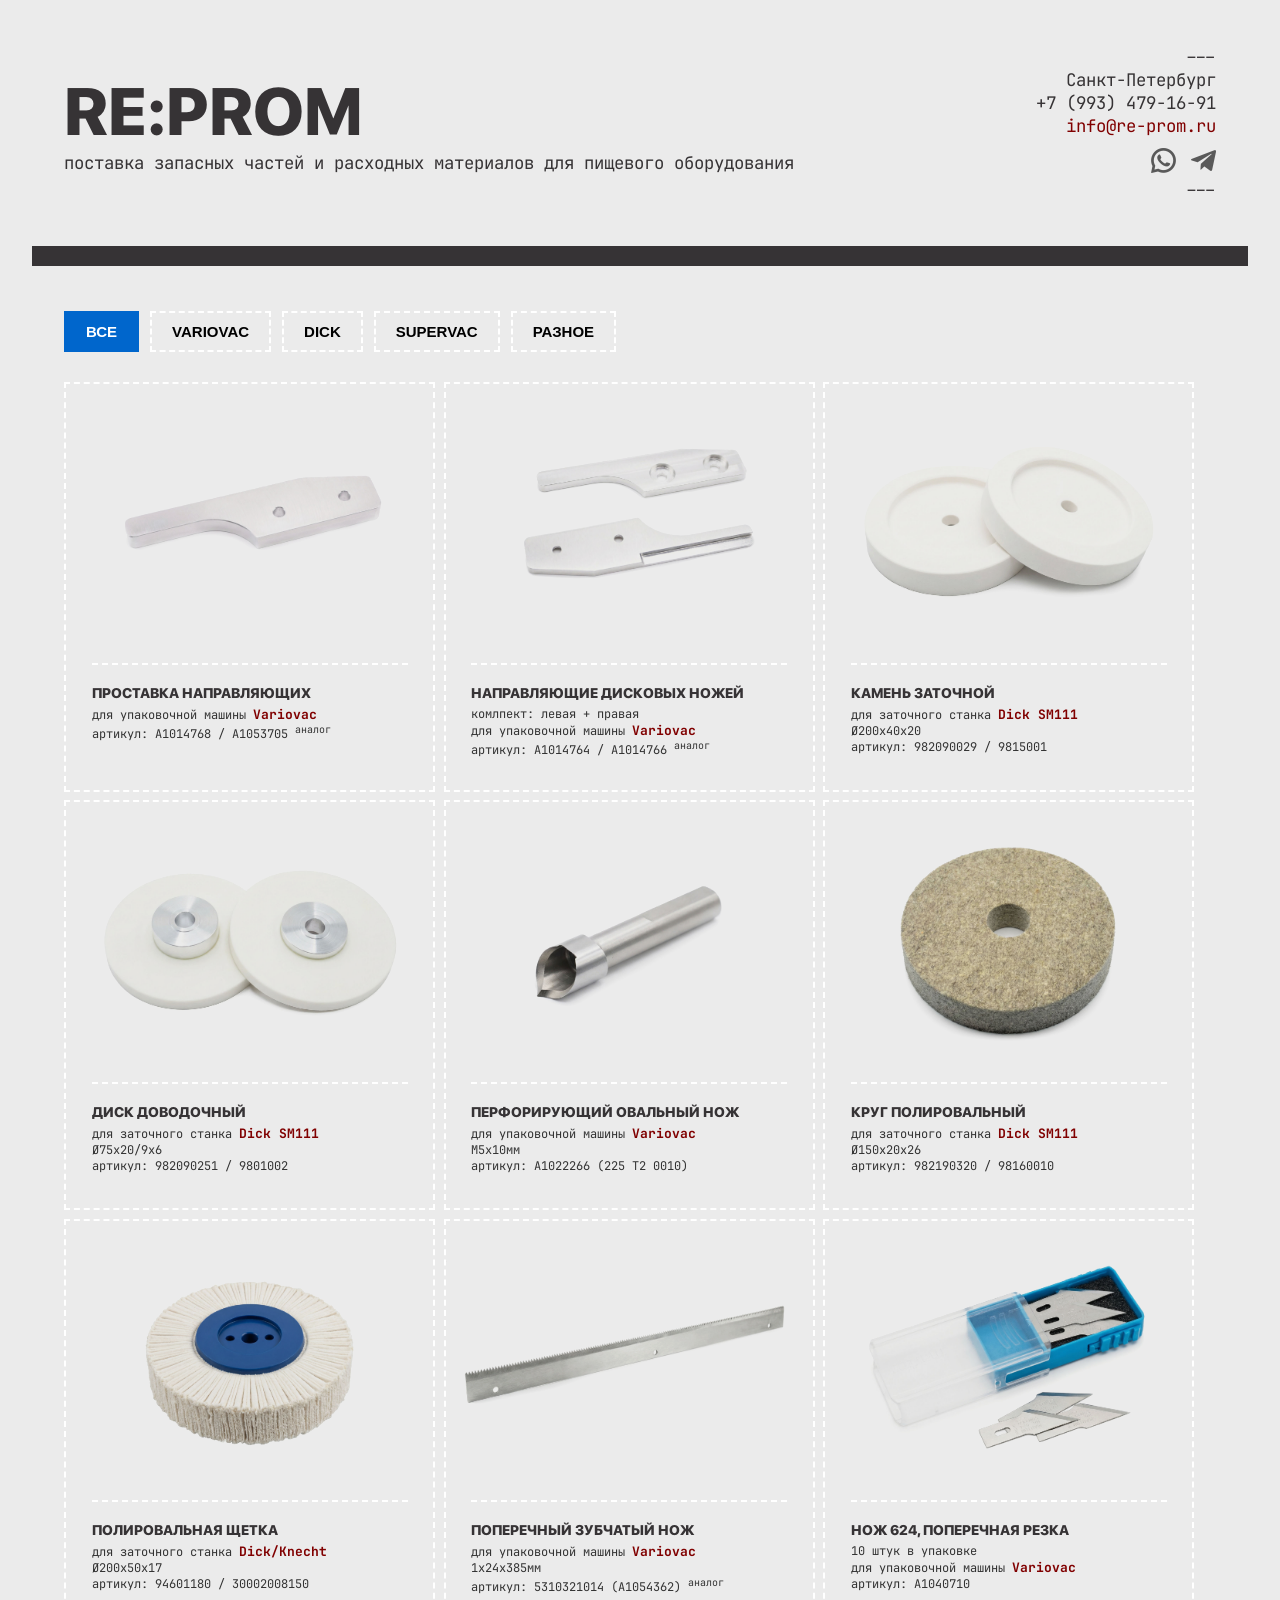
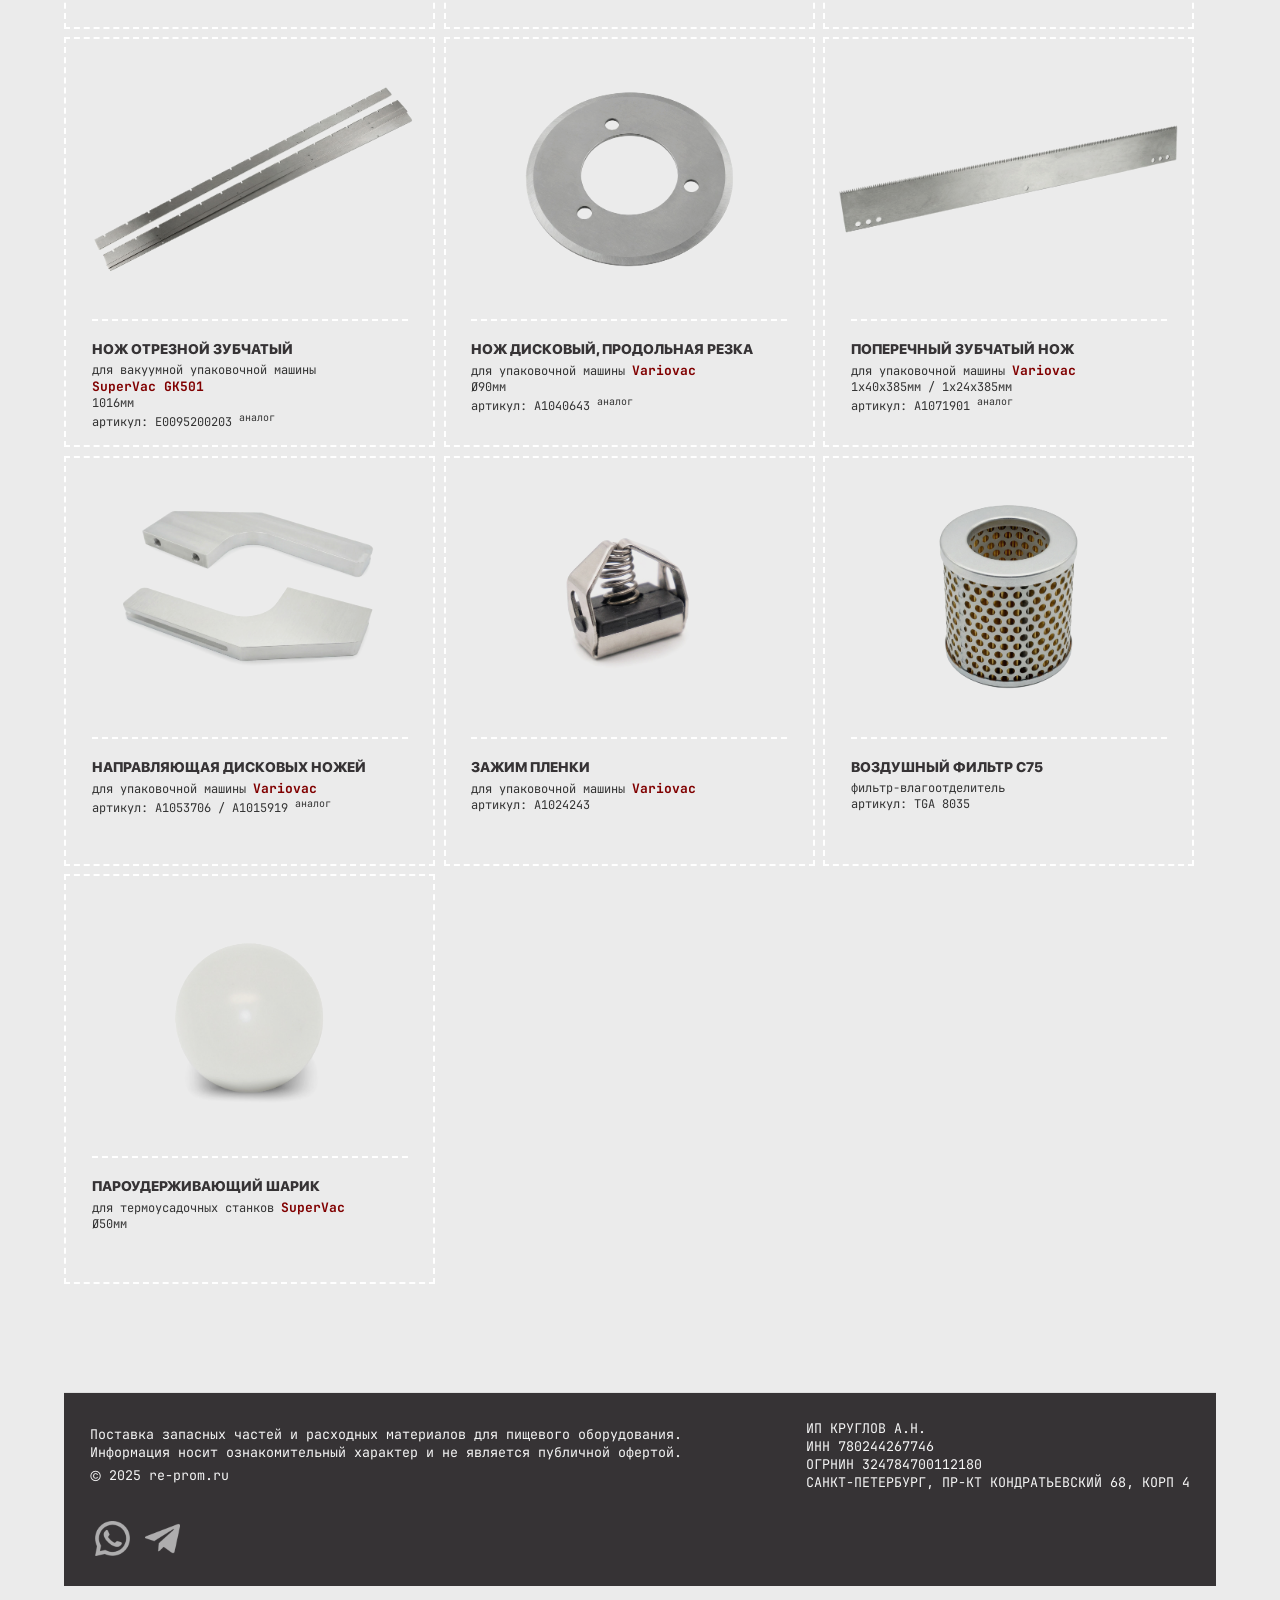
==== index.html @ 7208969e "compress photo, filter, rename files" ====
<!DOCTYPE html>
<html lang="ru">
<head>
    <meta charset="UTF-8">
    <meta name="viewport" content="width=device-width, initial-scale=1.0">
    <meta name="format-detection" content="telephone=no">
    <link rel="icon" href="favicon.png" type="image/png">
    <link rel="stylesheet" href="fashion.css">

    <title>RE-PROM — запчасти для&nbsp;пищевого оборудования</title>
    <meta name="description" content="Поставка ножей, заточных камней, кругов, направляющих и запчастей для&nbsp;упаковочных машин, мясорубок, куттеров, слайсеров и заточных станков. Быстро по России.">

    <meta name="robots" content="index,follow">
    <link rel="canonical" href="https://re-prom.ru/">

    <meta property="og:title" content="RE-PROM — запчасти для&nbsp;пищевого оборудования">
    <meta property="og:description" content="Поставка ножей, заточных камней, кругов, направляющих и запчастей для&nbsp;упаковочных машин, мясорубок, куттеров, слайсеров и заточных станков.">
    <meta property="og:type" content="website">
    <meta property="og:url" content="https://re-prom.ru/">
    <meta property="og:image" content="https://re-prom.ru/og-image.png">

    <meta name="twitter:card" content="summary_large_image">  
    <meta name="twitter:title" content="RE-PROM — запчасти для&nbsp;пищевого оборудования">
    <meta name="twitter:description" content="Поставка ножей, заточных камней, кругов, направляющих и запчастей для&nbsp;упаковочных машин, мясорубок, куттеров, слайсеров и заточных станков.">
    <meta name="twitter:image" content="https://re-prom.ru/og-image.png">
    <meta property="og:image:width" content="1200">
    <meta property="og:image:height" content="620">
    <meta name="twitter:image:width" content="1200">
    <meta name="twitter:image:height" content="620">

    <!-- <meta name="yandex-verification" content="xxxxxx"> -->
    <!-- <meta name="google-site-verification" content="xxxxxx"> -->

    <style>

    </style>
</head>
<canvas id="noise-canvas"></canvas>
<body>

<div class="container">
    <!-- вся твоя разметка без изменений -->
    <div class="header">
        <div class="header-left">
            <h1>re:prom</h1>
            <p>поставка запасных частей и расходных материалов для&nbsp;пищевого оборудования</p>
        </div>
        <div class="header-right">
            <p>---</p>
            <p>Санкт-Петербург</p>
            <p>+7 (993) 479-16-91</p>
            <p><a href="mailto:info@re-prom.ru" title="отправить письмо">info@re-prom.ru</a></p>
            <a href="https://wa.me/79934791691?text=%D0%97%D0%B4%D1%80%D0%B0%D0%B2%D1%81%D1%82%D0%B2%D1%83%D0%B9%D1%82%D0%B5%20%F0%9F%91%8B%20%D0%AF%20%D0%B7%D0%B4%D0%B5%D1%81%D1%8C%20%D1%81%20%D1%81%D0%B0%D0%B9%D1%82%D0%B0." title="перейти в watsup"><img src="img/watsup.png"></a>
            <a href="https://t.me/reprom" title="перейти в telegram"><img src="img/telegram.png"></a> 
            <p>---</p>
        </div>
    </div>
    <div class="liner"></div>
    <div class="filter-buttons">
        <button class="filter-btn active" data-filter="all">Все</button>
        <button class="filter-btn" data-filter="variovac">Variovac</button>
        <button class="filter-btn" data-filter="dick">Dick</button>
        <button class="filter-btn" data-filter="supervac">SuperVac</button>
        <button class="filter-btn" data-filter="other">Разное</button>
    </div>
    <div class="products">
        <div class="card-wrapper variovac" data-brand="variovac">
            <div class="card" title="нажми для увеличения" onclick="openFull(this)">
                <img src="photos/prostavka-napravlyayushchih-variovac-a1014768.jpg" class="card-img" alt="Проставка для&nbsp;направляющие дисковых ножей Variovac 0152_0800_006 200_08_00174">
                <div class="card-text">
                    <h3>Проставка направляющих</h3>
                    <p>для&nbsp;упаковочной машины <b>Variovac</b><br>артикул:&nbsp;А1014768&nbsp;/ А1053705 <sup>аналог</sup></p>
                </div>

            </div>
        </div>
        <div class="card-wrapper variovac" data-brand="variovac">
            <div class="card" title="нажми для увеличения" onclick="openFull(this)">
                <img src="photos/napravlyayushchie-diskovyh-nozhey-variovac-komplekt-a1014764.jpg" class="card-img" alt="Направляющие дисковых ножей Variovac 0152_0800_005 0152_0800_007 200_08_00144 200_08_00154 200_38_0075_3 А1014764 А1053706 А1053707">
                <div class="card-text">
                    <h3>Направляющие дисковых ножей</h3>
                    <p>комлпект:&nbsp;левая + правая<br>для&nbsp;упаковочной машины <b>Variovac</b><br>артикул:&nbsp;А1014764&nbsp;/ А1014766 <sup>аналог</sup></p>
                </div>

            </div>
        </div>
        <div class="card-wrapper dick" data-brand="dick">
            <div class="card" title="нажми для увеличения" onclick="openFull(this)">
                <img src="photos/kamen-zatochnoy-dick-sm111-200x40x20-982090029.jpg" class="card-img" alt="Камень заточной 200х40х20 Dick SM111 982090029 9815001">
                <div class="card-text">
                    <h3>Камень заточной</h3>
                    <p>для&nbsp;заточного станка <b>Dick&nbsp;SM111</b><br>Ø200х40х20<br>артикул:&nbsp;982090029&nbsp;/ 9815001</p>
                </div>

            </div>
        </div>
        <div class="card-wrapper dick" data-brand="dick">
            <div class="card" title="нажми для увеличения" onclick="openFull(this)">
                <img src="photos/disk-dovodochnyy-dick-sm111-75x20-982090251.jpg" class="card-img" alt="Диск доводочный 75х20 9х6 Dick SM111 982090251 980100">
                <div class="card-text">
                    <h3>Диск доводочный</h3>
                    <p>для&nbsp;заточного станка <b>Dick&nbsp;SM111</b><br>Ø75х20/9х6<br>артикул:&nbsp;982090251&nbsp;/ 9801002</p>
                </div>
                
            </div>
        </div>
        <div class="card-wrapper variovac" data-brand="variovac">
            <div class="card" title="нажми для увеличения" onclick="openFull(this)">
                <img src="photos/perforiruyushchiy-ovalnyy-nozh-variovac-a1022266.jpg" class="card-img" alt="Перфорирующий овальный нож Variovac A1022266 225 T2 0010 M5x10">
                <div class="card-text">
                    <h3>Перфорирующий овальный нож</h3>
                    <p>для&nbsp;упаковочной машины <b>Variovac</b><br>M5x10мм<br>артикул:&nbsp;A1022266 (225&nbsp;T2&nbsp;0010)</p>
                </div>
                
            </div>
        </div>
        <div class="card-wrapper dick" data-brand="dick">
            <div class="card" title="нажми для увеличения" onclick="openFull(this)">
                <img src="photos/krug-polirovalnyy-dick-sm111-150x20x26-982190320.jpg" class="card-img" alt="Круг полировальный Dick SM111 150х20х26 982190320 98160010">
                <div class="card-text">
                    <h3>Круг полировальный</h3>
                    <p>для&nbsp;заточного станка <b>Dick&nbsp;SM111</b><br>Ø150х20х26<br>артикул:&nbsp;982190320&nbsp;/ 98160010</p>
                </div>
                
            </div>
        </div>
        <div class="card-wrapper dick" data-brand="dick">
            <div class="card" title="нажми для увеличения" onclick="openFull(this)">
                <img src="photos/polirovalnaya-shchetka-dick-knecht-200x50x17-94601180.jpg" class="card-img" alt="Полировальная щетка Dick Knecht 200х50х17 94601180 30002008150">
                <div class="card-text">
                    <h3>Полировальная щетка</h3>
                    <p>для&nbsp;заточного станка <b>Dick/Knecht</b><br>Ø200х50х17<br>артикул:&nbsp;94601180&nbsp;/ 30002008150</p>
                </div>
                
            </div>
        </div>
        <div class="card-wrapper variovac" data-brand="variovac">
            <div class="card" title="нажми для увеличения" onclick="openFull(this)">
                <img src="photos/nozh-zubchatyy-poperechnyy-variovac-1x24x385-5310321014.jpg" class="card-img" alt="Поперечный зубчатый нож Variovac 1x24x385 5310321014 A1054362">
                <div class="card-text">
                    <h3>Поперечный зубчатый нож</h3>
                    <p>для&nbsp;упаковочной машины <b>Variovac</b><br>1x24x385мм<br>артикул:&nbsp;5310321014 (A1054362) <sup>аналог</sup></p>
                </div>
                
            </div>
        </div>
        <!-- остальные карточки точно так же -->
        <div class="card-wrapper variovac" data-brand="variovac">
            <div class="card" title="нажми для увеличения" onclick="openFull(this)">
                <img src="photos/nozh-624-poperechnaya-rezka-variovac-a1040710.jpg" class="card-img" alt="Нож 624, поперечная резка Variovac A1040710 550А30022 550 A3 0022">
                <div class="card-text">
                    <h3>Нож 624, поперечная&nbsp;резка</h3>
                    <p>10 штук в упаковке<br>для&nbsp;упаковочной машины <b>Variovac</b><br>артикул:&nbsp;A1040710</p>
                </div>
                
            </div>
        </div>
        <div class="card-wrapper supervac" data-brand="supervac">
            <div class="card" title="нажми для увеличения" onclick="openFull(this)">
                <img src="photos/nozh-otreznoi-zubchatyy-supervac-gk501-e0095200203.jpg" class="card-img" alt="Нож отрезной зубчатый SuperVac GK501 1016 E0095200203">
                <div class="card-text">
                    <h3>Нож отрезной зубчатый</h3>
                    <p>для&nbsp;вакуумной упаковочной машины <b>SuperVac&nbsp;GK501</b><br>1016мм<br>артикул:&nbsp;E0095200203 <sup>аналог</sup></p>
                </div>
                
            </div>
        </div>
        <div class="card-wrapper variovac" data-brand="variovac">
            <div class="card" title="нажми для увеличения" onclick="openFull(this)">
                <img src="photos/nozh-diskovyy-variovac-90mm-a1040643.jpg" class="card-img" alt="Нож круглый дисковый Variovac 90 A1040643 550A10025 550 A1 0025">
                <div class="card-text">
                    <h3>Нож дисковый, продольная резка</h3>
                    <p>для&nbsp;упаковочной машины <b>Variovac</b><br>Ø90мм<br>артикул:&nbsp;A1040643 <sup>аналог</sup></p>
                </div>
                
            </div>
        </div>
        <div class="card-wrapper variovac" data-brand="variovac">
            <div class="card" title="нажми для увеличения" onclick="openFull(this)">
                <img src="photos/nozh-zubchatyy-poperechnyy-variovac-1x40x385-a1071901.jpg" class="card-img" alt="Поперечный зубчатый нож Variovac 1x40x385 1x24x385 A1071901">
                <div class="card-text">
                    <h3>Поперечный зубчатый нож</h3>
                    <p>для&nbsp;упаковочной машины <b>Variovac</b><br>1x40x385мм&nbsp;/ 1x24x385мм<br>артикул:&nbsp;A1071901 <sup>аналог</sup></p>
                </div>
                
            </div>
        </div>
        <div class="card-wrapper variovac" data-brand="variovac">
            <div class="card" title="нажми для увеличения" onclick="openFull(this)">
                <img src="photos/napravlyayushchaya-srednyaya-diskovyh-nozhey-variovac-a1053706.jpg" class="card-img" alt="Направляющая дисковых ножей, средняя Variovac А1053706 А1015919 200_38_0075_3 0152_0800_012">
                <div class="card-text">
                    <h3>Направляющая дисковых ножей</h3>
                    <p>для&nbsp;упаковочной машины <b>Variovac</b><br>артикул:&nbsp;А1053706&nbsp;/ А1015919 <sup>аналог</sup></p>
                </div>
                
            </div>
        </div>
        <!-- остальные карточки точно так же -->
        <div class="card-wrapper variovac" data-brand="variovac">
            <div class="card" title="нажми для увеличения" onclick="openFull(this)">
                <img src="photos/zazhim-plenki-variovac-a1024243.jpg" class="card-img" alt="Зажим пленки Variovac 260T20013 A1024201">
                <div class="card-text">
                    <h3>Зажим пленки</h3>
                    <p>для&nbsp;упаковочной машины <b>Variovac</b><br>артикул:&nbsp;A1024243</p>
                </div>
                
            </div>
        </div>
        <div class="card-wrapper other" data-brand="other">
            <div class="card" title="нажми для увеличения" onclick="openFull(this)">
                <img src="photos/vozdushnyy-filtr-s75-tga-8035.jpg" class="card-img" alt="Подшипники Vemag">
                <div class="card-text">
                    <h3>Воздушный фильтр С75</h3>
                    <p>фильтр-влагоотделитель<br>артикул:&nbsp;TGA&nbsp;8035</p>
                </div>
                
            </div>
        </div>
        <div class="card-wrapper supervac" data-brand="supervac">
            <div class="card" title="нажми для увеличения" onclick="openFull(this)">
                <img src="photos/parouderzhivayushchiy-sharik-50mm-supervac.jpg" class="card-img" alt="Пароудерживающий шарик изолирующий шарик для&nbsp;термоусадочных танков 50">
                <div class="card-text">
                    <h3>Пароудерживающий шарик</h3>
                    <p>для&nbsp;термоусадочных cтанков <b>SuperVac</b><br>Ø50мм</p>
                </div>
                
            </div>
        </div>
    </div>

    <div class="footer">
        <div class="footer-left">
            <p>Поставка запасных частей и&nbsp;расходных материалов для&nbsp;пищевого оборудования. <br>Информация носит ознакомительный характер и&nbsp;не&nbsp;является публичной офертой.</p>
            <p style="margin-top:5px;"><span style="font-family: 'SF Pro Display', sans-serif;;">©</span> 2025 re-prom.ru</p>
        </div>
        <div class="footer-left">
            <p>ИП КРУГЛОВ А.Н.<br>
               ИНН 780244267746<br>
               ОГРНИН 324784700112180<br>
               САНКТ-ПЕТЕРБУРГ, ПР-КТ КОНДРАТЬЕВСКИЙ 68, КОРП 4</p>
        </div>
        <div class="footer-right">
            <a href="https://wa.me/79934791691?text=%D0%97%D0%B4%D1%80%D0%B0%D0%B2%D1%81%D1%82%D0%B2%D1%83%D0%B9%D1%82%D0%B5%20%F0%9F%91%8B%20%D0%AF%20%D0%B7%D0%B4%D0%B5%D1%81%D1%8C%20%D1%81%20%D1%81%D0%B0%D0%B9%D1%82%D0%B0." title="перейти в watsup"><img src="img/watsup.png"></a>
            <a href="https://t.me/reprom" title="перейти в telegram"><img src="img/telegram.png"></a>
        </div>
    </div>
</div>

<div class="fullscreen" id="fullscreen">
    <img src="" alt="">
    <div class="info"></div>
</div>
<div class="overlay" onclick="closeFull()"></div>

<script>
    function openFull(card) {
        const img = card.querySelector('.card-img').src;
        const title = card.querySelector('h3').textContent;
        const descText = card.querySelector('p').innerHTML;
        const desc = descText.replace(/<br\s*\/?>/gi, ' • ');
        const fs = document.getElementById('fullscreen');
        fs.querySelector('img').src = img;
        fs.querySelector('.info').innerHTML = `<strong>${title}</strong><p>${desc}</p>`;
        fs.classList.add('active');
        document.querySelector('.overlay').style.display = 'block';
        document.body.style.overflow = 'hidden';
    }
    function closeFull() {
        document.getElementById('fullscreen').classList.remove('active');
        document.querySelector('.overlay').style.display = 'none';
        document.body.style.overflow = 'auto';
    }
    // клик по крестику тоже закрывает
    document.querySelector('.fullscreen').addEventListener('click', e => {
        if (e.target === document.querySelector('.fullscreen')) closeFull();
    });
    document.addEventListener('keydown', e => {
        if (e.key === 'Escape') closeFull();
    });
</script>
<script>
document.addEventListener('DOMContentLoaded', () => {
    const buttons = document.querySelectorAll('.filter-btn');
    const cards = document.querySelectorAll('.card-wrapper');

    buttons.forEach(button => {
        button.addEventListener('click', () => {
            
            // Убираем active со всех кнопок и ставим на текущую
            buttons.forEach(btn => btn.classList.remove('active'));
            button.classList.add('active');

            const filter = button.getAttribute('data-filter');

            cards.forEach(card => {
                if (filter === 'all') {
                    card.style.display = 'block';
                } else {
                    card.style.display = card.getAttribute('data-brand') === filter ? 'block' : 'none';
                }
            });
        });
    });
});
</script>
</body>
</html>
---- fashion.css ----
@font-face {
    font-family: 'SF Pro Display';
    src: url('fonts/SF-Pro-Display-Heavy.otf') format('opentype');
    font-weight: 900;
    font-display: swap;
}
@font-face {
    font-family: 'SF Pro Display';
    src: url('fonts/SF-Pro-Display-Regular.otf') format('opentype');
    font-weight: 400;
    font-display: swap;
}
@font-face {
    font-family: 'JetBrainsMono';
    src: url('fonts/JetBrainsMono.ttf') format('truetype');
}
* { margin:0; padding:0; box-sizing:border-box; }
body {
    font-family: 'SF Pro Display', sans-serif;
    background: #ebebeb;
    color: #363335;
}
a { color:maroon; font-weight:400; text-decoration:none; }
a:hover { text-decoration: underline; }

a[x-apple-data-detectors] {
    color: inherit;
    text-decoration: none;
    pointer-events: none;
    cursor: text;
    font-family: JetBrainsMono, monospace;
}

.container {
    width:90vw;
    margin:0 auto;
    padding: 5vh 0;
}
.header {
    display:flex;
    justify-content:space-between;
    align-items: center;
    margin-bottom: 5vh;
    flex-wrap:wrap;
}
.header-left h1 {
    font-size:50pt;
    font-weight:900;
    text-transform:uppercase;
}
.header-left p {
    font-family: 'JetBrainsMono', sans-serif;
    font-size:13pt;
    margin-top:0vh;
}
.header-left {
    width: 60vw;
}
.header-right {
    font-family: 'JetBrainsMono', sans-serif;
    width: 30vw;
    text-align:right;
    font-size:13pt;
}
.liner {
    width: 95vw;
    background: #363335;
    height: 20px;
    margin-left:-2.5vw;
    margin-bottom: 5vh;
    overflow: hidden;
}
.products {
    display:flex;
    flex-wrap:wrap;
    gap: .66vw;
    margin-bottom:12vh;
}
.card-wrapper {
    width:22vw;
    max-height: 450px;
    min-height: 380px;
    height: 27vw;
    background: #ebebeb;
    border-radius:0px;
    border: 2px white dashed;
    overflow:hidden;
    position:relative;
    transition:transform .2s ease;
}
.card {
    width:100%;
    height:100%;
    position:relative;
    cursor:pointer;
}
.card-wrapper:hover {
    background: white;
    transform:translateY(-5px);
}
.card-img {
    width:100%;
    object-fit:cover;
    object-position:right center;
    filter: brightness(1.02);
    mix-blend-mode: multiply;
}
.card-text {
    z-index:2;
    width:100%;
    padding: 0px 2vw;
    display:flex;
    flex-direction:column;
    justify-content:center;
    /*background:linear-gradient(to right, rgba(255,255,255,0.7) 60%, rgba(255,255,255,0));*/
}
.card-text h3 {
    padding-top: 20px;
    border-top: 2px white dashed;
    text-transform: uppercase;
    font-size:14px;
    font-weight:900;
    margin-bottom: 5px;
}
.card-text p {
    font-family: 'JetBrainsMono', sans-serif;
    font-size: 12px;
    color:#333;
}
.card-text b {
    color: maroon;
    font-size: 13px;
    font-weight: bolder;
}
.fullscreen {
    position:fixed;
    top:50%; left:50%;
    transform:translate(-50%,-50%);
    width:90vw;
    height:90vh;
    background:white;
    border-radius:30px;
    overflow:hidden;
    z-index:9999;
    opacity:0;
    pointer-events:none;
}
.fullscreen.active {
    opacity:1;
    pointer-events:all;
}
.fullscreen img {
    width:100%;
    height:100%;
    object-fit:contain;
}
.fullscreen .info {
    position:absolute;
    bottom:6vh;
    width:90vw;
    padding:2.5vh 10vw;
    border-radius:25px;
    backdrop-filter:blur(2px);
}
.fullscreen .info strong {
    font-size:2.2vw;
    font-weight:900;
}
.fullscreen .info p {
    font-family: 'JetBrainsMono', sans-serif;
    font-size:1.5vw;
    font-weight:400;
}
.fullscreen::after {
    content:"";
    position:absolute;
    top:3vh;
    right:3vh;
    width:6vh;
    height:6vh;
    background:
        linear-gradient(to top right, transparent calc(50% - 6px), #ed073d calc(50% - 6px), #ed073d calc(50% + 6px), transparent calc(50% + 6px)),
        linear-gradient(to top left,  transparent calc(50% - 6px), #ed073d calc(50% - 6px), #ed073d calc(50% + 6px), transparent calc(50% + 6px));
    background-size:100% 100%;
    cursor:pointer;
    z-index:10000;
    border-radius:50%;
    transform:scale(.77);
    opacity: .5;
    transition:all .2s ease;
}
.fullscreen:hover::after {
    opacity: 1;
    filter: grayscale(10%);
    transform:scale(.77);
}
.fullscreen:active::after {
    opacity: 1;
    filter: grayscale(10%);
    transform:scale(.66);
}
.overlay {
    display:none;
    position:fixed;
    inset:0;
    background:rgba(0,0,0,0.88);
    z-index:9998;
}
.footer {
    font-family: 'JetBrainsMono', sans-serif;
    background: #363335;
    color: #f5f5f5;
    display:flex;
    justify-content:space-between;
    align-items:center;
    padding: 2vw;
    border-top:1px solid #ddd;
    flex-wrap:wrap;
    gap:30px;
}
.footer-left p { font-size:10pt; font-weight:400; }
.footer-right img { opacity: 0.6; height:35px; padding-left: 5px; transition: scale 0.1s; filter: grayscale(1) brightness(2);}
.footer-right img:hover {opacity: 1; scale: 1.10;filter: grayscale(0) brightness(1);}

.header-right img { opacity: 0.62; height:25px; margin-top: 11px; padding-left: 5px; transition: scale 0.1s; filter: grayscale(1) brightness(0);}
.header-right img:hover {opacity: 1; scale: 1.10;filter: grayscale(0) brightness(1);}

.filter-buttons {
    text-align: left;
    margin: 30px 0;
}

.filter-btn {
    background: #ebebeb;
    text-transform: uppercase;
    font-weight: bolder;
    font-size: 15px;
    padding: 10px 20px;
    margin-right: 8px;
    border: 2px dashed #fff;
    cursor: pointer;
    transition: all 0.3s;
}

.filter-btn.active {
    background: #0066cc;
    color: white;
    border-color: #0066cc;
}

.filter-btn:hover {
    background: #FFF;
}

.filter-btn.active:hover {
    background: #0055aa;
}

#noise-canvas {
    position: fixed;
    top: 0; left: 0;
    width: 100vw;
    height: 100vh;
    pointer-events: none;
    z-index: 10000;
    opacity: 0.09;         /*сила шума (0.05–0.15) */
    mix-blend-mode: difference;
    filter: sepia(60%);
  }
@keyframes noisein {
    from  { opacity: 0.99;filter: blur(0.5px); }
    to { opacity: 0.01;filter: blur(0.5px); }
}
#noise-canvas {
    background: 
        repeating-radial-gradient(#000 0 0.0001%,#fff 0 0.0002%) 50% 0/2500px 2500px,
        repeating-conic-gradient(#000 0 0.0001%,#fff 0 0.0002%) 60% 60%/2500px 2500px;
    background-blend-mode: difference;
    animation:
        noisein .4s ease-in-out forwards,
        b .2s infinite alternate;
}
@keyframes b {
    100% {background-position: 50% 0, 60% 50%}
}
@keyframes rotate {
  from { transform: rotateX(-360deg) rotateY(30deg) rotateZ(180deg); }
  to { transform: rotateX(0deg) rotateY(30deg) rotateZ(540deg); }
}
@media (max-width:1300px) {
    #noise-canvas {display: none!important;}
    .card-wrapper {
        width: 29vw;
        max-height: 410px;
        min-height: 360px;
        height:38vw;
    }
}
@media (max-width: 880px) {
    .card-wrapper { 
        width: 44vw;
        max-height: 420px;
        min-height: 350px;
        height:60vw;
    }
}
@media (max-width:768px) {
    .fullscreen .info strong { font-size:4.2vw; }
    .fullscreen .info p { font-size:3.1vw; }
    .fullscreen {height: 80vh; width: 80wv;}
    .header-left{width:100%;}
    .header-left p {margin-top:2vh;}
    .header-right {width:100%;text-align:left;margin-top:2vh;}
    .fullscreen::after {width:8vh;height:8vh;top:2vh;right:2vh;}
    .products {gap: 1.5vw;}
}
@media (max-width:560px) {
    .card-wrapper {
        width: 88vw;
        max-height: 560px;
        min-height: 370px;
        height:95vw;
    }
}
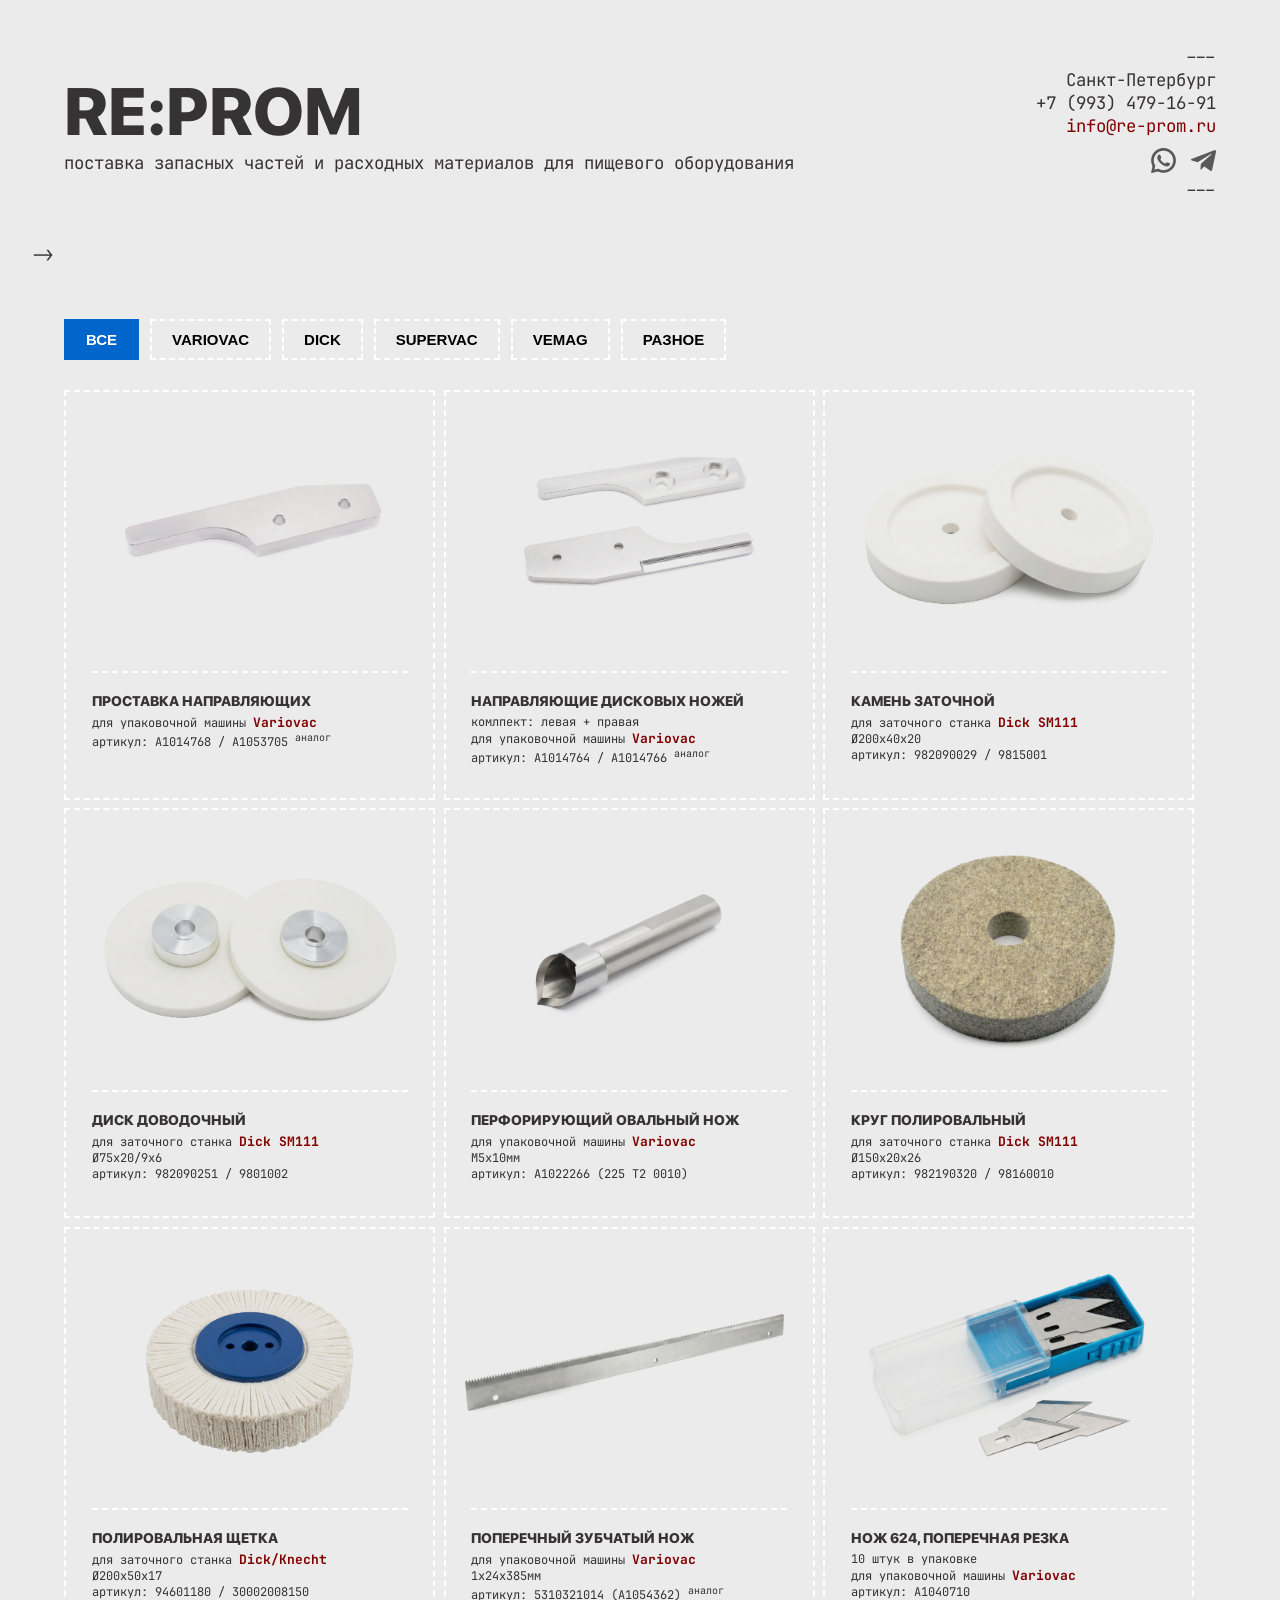
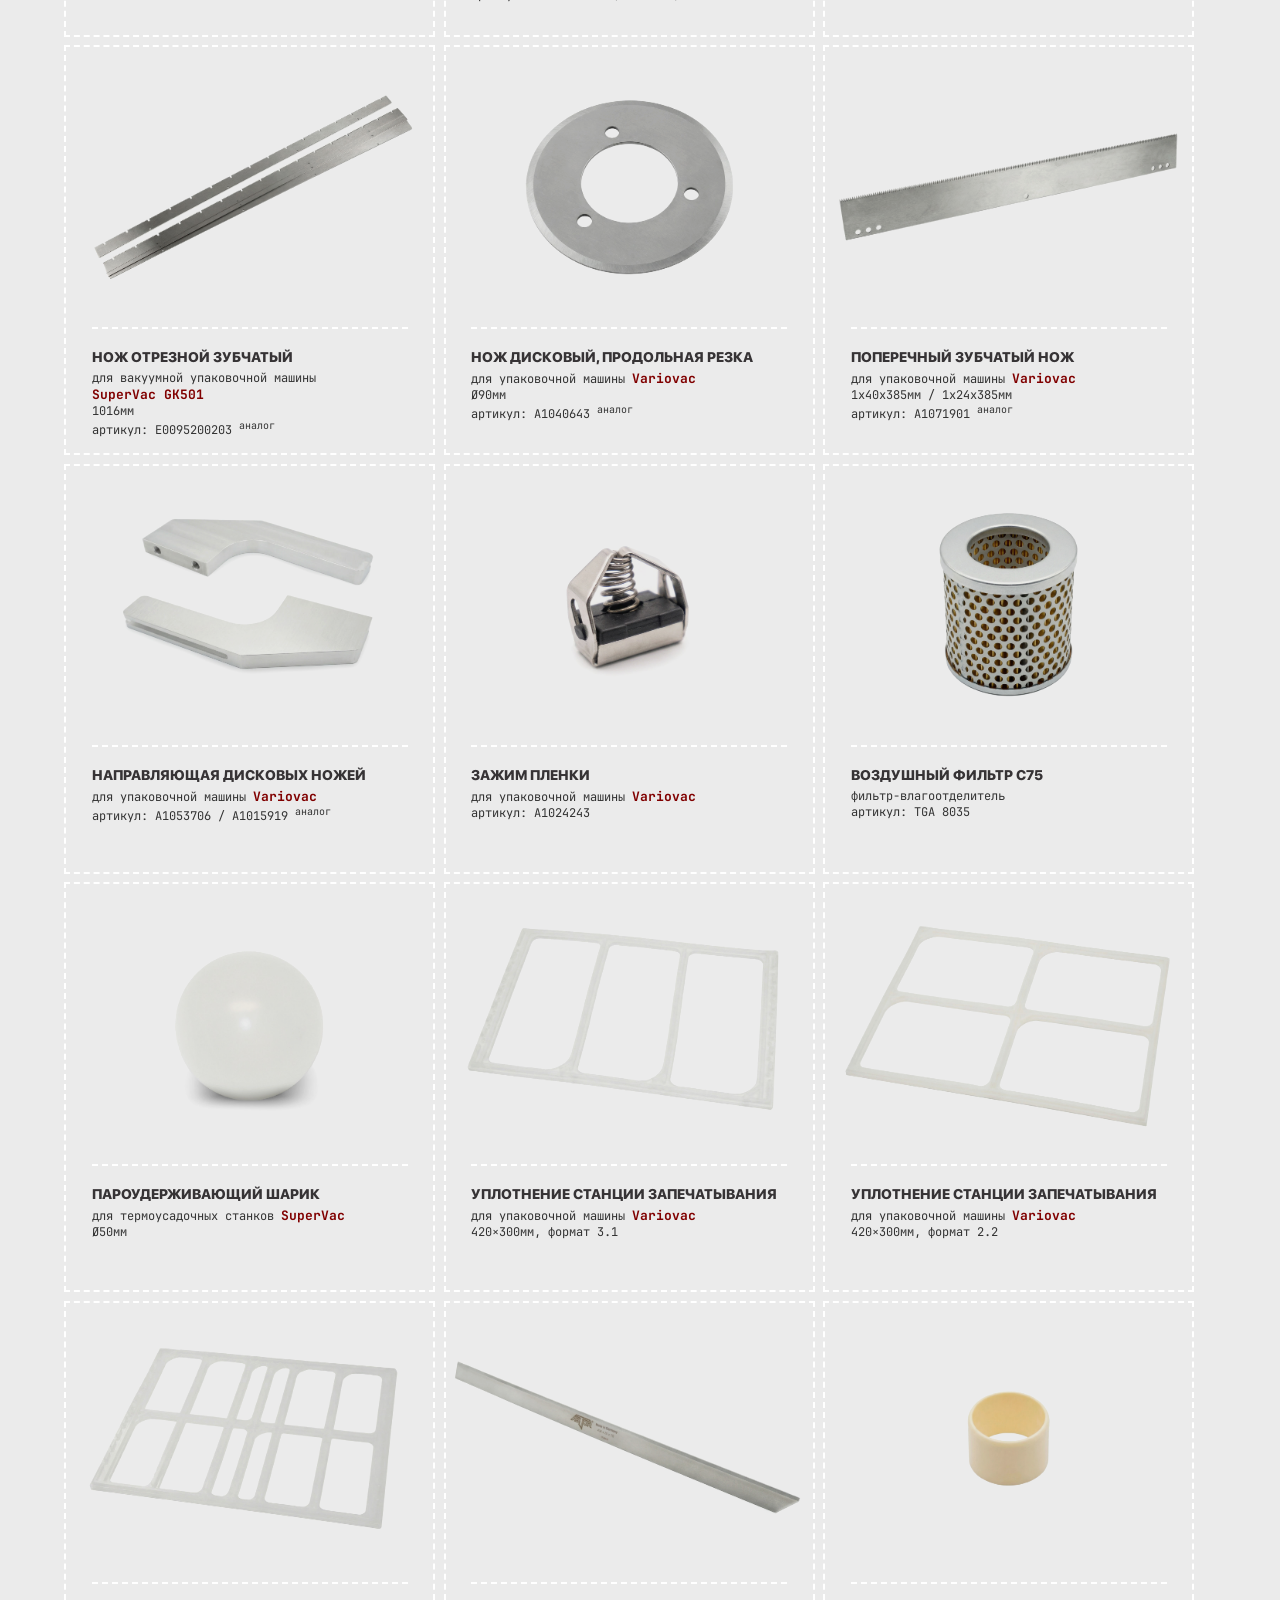
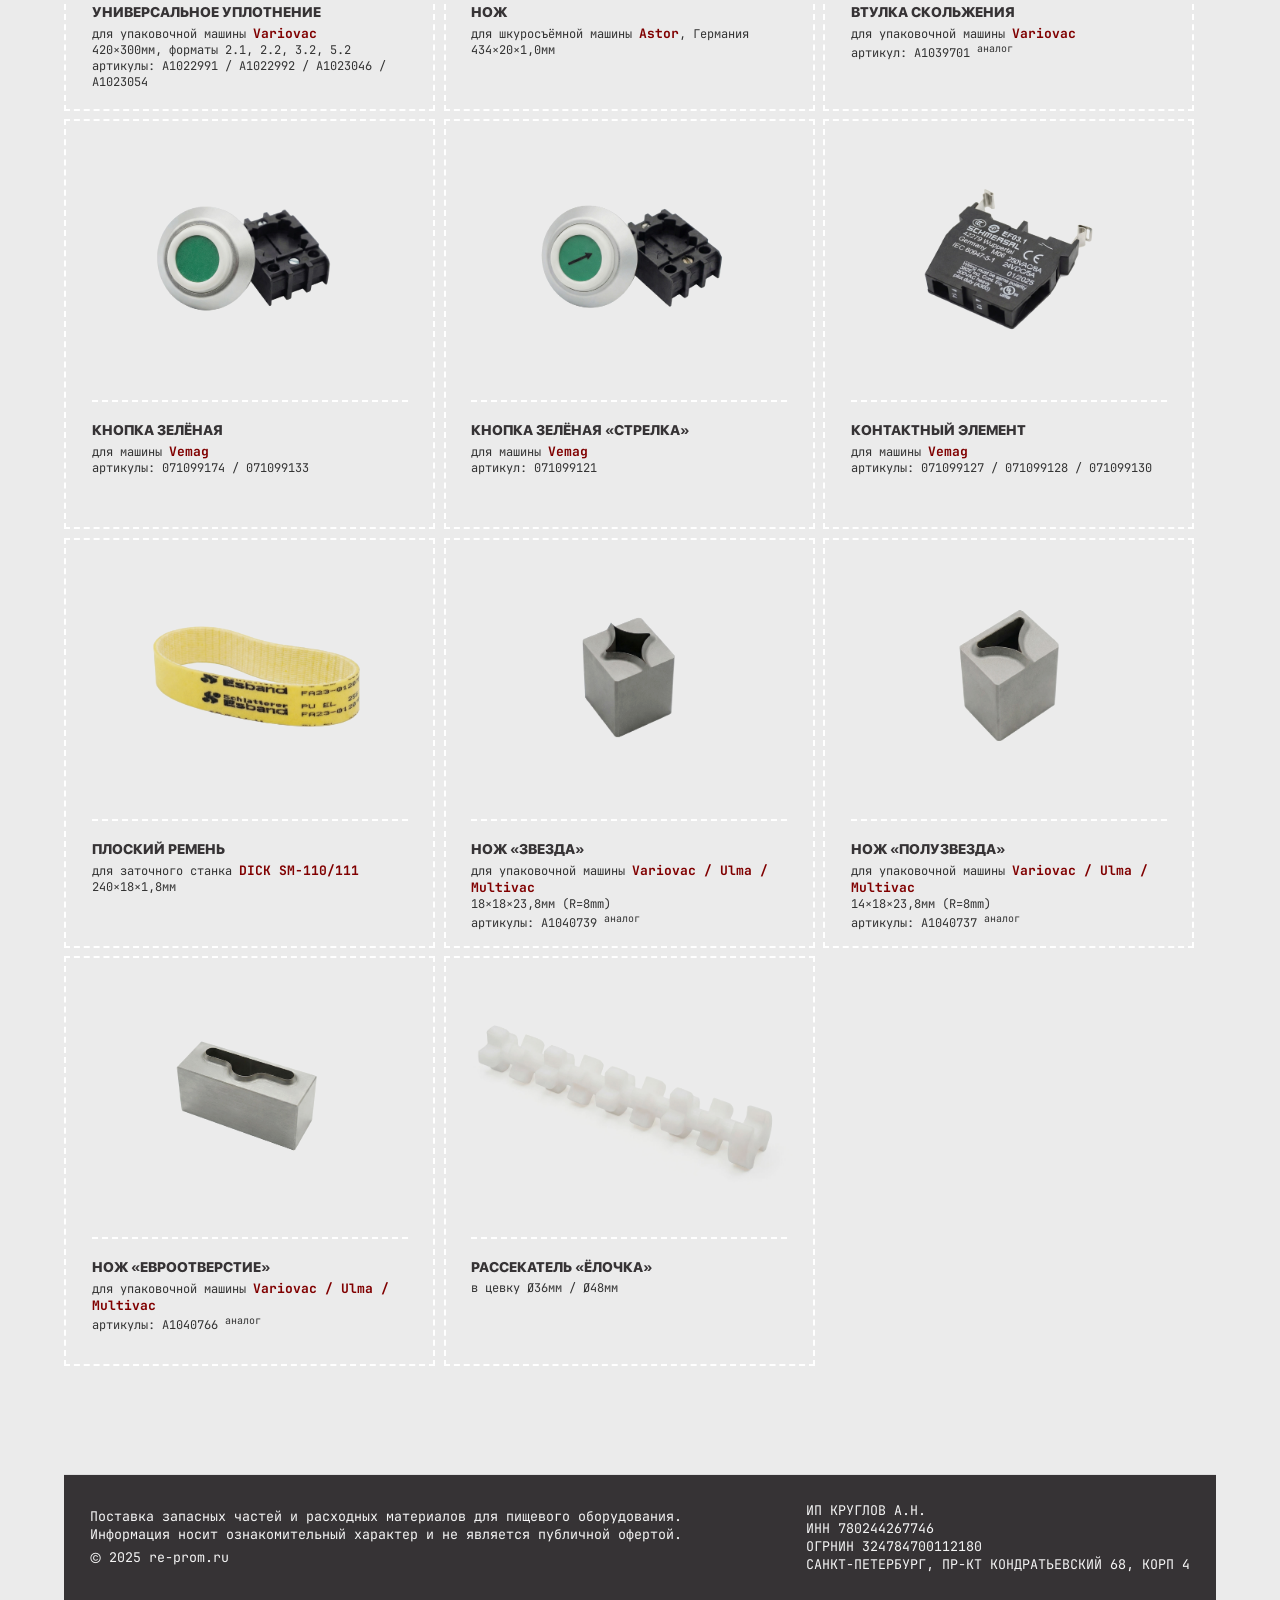
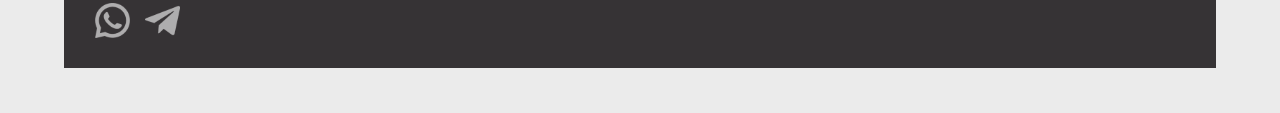
==== commit fbd56d33: "new photos, descr json" ====
--- a/index.html
+++ b/index.html
@@ -39,7 +39,6 @@
 <body>
 
 <div class="container">
-    <!-- вся твоя разметка без изменений -->
     <div class="header">
         <div class="header-left">
             <h1>re:prom</h1>
@@ -55,17 +54,18 @@
             <p>---</p>
         </div>
     </div>
-    <div class="liner"></div>
+   <div class="liner">-></div>
     <div class="filter-buttons">
         <button class="filter-btn active" data-filter="all">Все</button>
         <button class="filter-btn" data-filter="variovac">Variovac</button>
         <button class="filter-btn" data-filter="dick">Dick</button>
         <button class="filter-btn" data-filter="supervac">SuperVac</button>
+        <button class="filter-btn" data-filter="vemag">Vemag</button>
         <button class="filter-btn" data-filter="other">Разное</button>
     </div>
     <div class="products">
         <div class="card-wrapper variovac" data-brand="variovac">
-            <div class="card" title="нажми для увеличения" onclick="openFull(this)">
+            <div class="card" title="нажми для&nbsp;увеличения" onclick="openFull(this)">
                 <img src="photos/prostavka-napravlyayushchih-variovac-a1014768.jpg" class="card-img" alt="Проставка для&nbsp;направляющие дисковых ножей Variovac 0152_0800_006 200_08_00174">
                 <div class="card-text">
                     <h3>Проставка направляющих</h3>
@@ -75,7 +75,7 @@
             </div>
         </div>
         <div class="card-wrapper variovac" data-brand="variovac">
-            <div class="card" title="нажми для увеличения" onclick="openFull(this)">
+            <div class="card" title="нажми для&nbsp;увеличения" onclick="openFull(this)">
                 <img src="photos/napravlyayushchie-diskovyh-nozhey-variovac-komplekt-a1014764.jpg" class="card-img" alt="Направляющие дисковых ножей Variovac 0152_0800_005 0152_0800_007 200_08_00144 200_08_00154 200_38_0075_3 А1014764 А1053706 А1053707">
                 <div class="card-text">
                     <h3>Направляющие дисковых ножей</h3>
@@ -85,7 +85,7 @@
             </div>
         </div>
         <div class="card-wrapper dick" data-brand="dick">
-            <div class="card" title="нажми для увеличения" onclick="openFull(this)">
+            <div class="card" title="нажми для&nbsp;увеличения" onclick="openFull(this)">
                 <img src="photos/kamen-zatochnoy-dick-sm111-200x40x20-982090029.jpg" class="card-img" alt="Камень заточной 200х40х20 Dick SM111 982090029 9815001">
                 <div class="card-text">
                     <h3>Камень заточной</h3>
@@ -95,7 +95,7 @@
             </div>
         </div>
         <div class="card-wrapper dick" data-brand="dick">
-            <div class="card" title="нажми для увеличения" onclick="openFull(this)">
+            <div class="card" title="нажми для&nbsp;увеличения" onclick="openFull(this)">
                 <img src="photos/disk-dovodochnyy-dick-sm111-75x20-982090251.jpg" class="card-img" alt="Диск доводочный 75х20 9х6 Dick SM111 982090251 980100">
                 <div class="card-text">
                     <h3>Диск доводочный</h3>
@@ -105,7 +105,7 @@
             </div>
         </div>
         <div class="card-wrapper variovac" data-brand="variovac">
-            <div class="card" title="нажми для увеличения" onclick="openFull(this)">
+            <div class="card" title="нажми для&nbsp;увеличения" onclick="openFull(this)">
                 <img src="photos/perforiruyushchiy-ovalnyy-nozh-variovac-a1022266.jpg" class="card-img" alt="Перфорирующий овальный нож Variovac A1022266 225 T2 0010 M5x10">
                 <div class="card-text">
                     <h3>Перфорирующий овальный нож</h3>
@@ -115,7 +115,7 @@
             </div>
         </div>
         <div class="card-wrapper dick" data-brand="dick">
-            <div class="card" title="нажми для увеличения" onclick="openFull(this)">
+            <div class="card" title="нажми для&nbsp;увеличения" onclick="openFull(this)">
                 <img src="photos/krug-polirovalnyy-dick-sm111-150x20x26-982190320.jpg" class="card-img" alt="Круг полировальный Dick SM111 150х20х26 982190320 98160010">
                 <div class="card-text">
                     <h3>Круг полировальный</h3>
@@ -125,7 +125,7 @@
             </div>
         </div>
         <div class="card-wrapper dick" data-brand="dick">
-            <div class="card" title="нажми для увеличения" onclick="openFull(this)">
+            <div class="card" title="нажми для&nbsp;увеличения" onclick="openFull(this)">
                 <img src="photos/polirovalnaya-shchetka-dick-knecht-200x50x17-94601180.jpg" class="card-img" alt="Полировальная щетка Dick Knecht 200х50х17 94601180 30002008150">
                 <div class="card-text">
                     <h3>Полировальная щетка</h3>
@@ -135,7 +135,7 @@
             </div>
         </div>
         <div class="card-wrapper variovac" data-brand="variovac">
-            <div class="card" title="нажми для увеличения" onclick="openFull(this)">
+            <div class="card" title="нажми для&nbsp;увеличения" onclick="openFull(this)">
                 <img src="photos/nozh-zubchatyy-poperechnyy-variovac-1x24x385-5310321014.jpg" class="card-img" alt="Поперечный зубчатый нож Variovac 1x24x385 5310321014 A1054362">
                 <div class="card-text">
                     <h3>Поперечный зубчатый нож</h3>
@@ -144,9 +144,8 @@
                 
             </div>
         </div>
-        <!-- остальные карточки точно так же -->
-        <div class="card-wrapper variovac" data-brand="variovac">
-            <div class="card" title="нажми для увеличения" onclick="openFull(this)">
+        <div class="card-wrapper variovac" data-brand="variovac">
+            <div class="card" title="нажми для&nbsp;увеличения" onclick="openFull(this)">
                 <img src="photos/nozh-624-poperechnaya-rezka-variovac-a1040710.jpg" class="card-img" alt="Нож 624, поперечная резка Variovac A1040710 550А30022 550 A3 0022">
                 <div class="card-text">
                     <h3>Нож 624, поперечная&nbsp;резка</h3>
@@ -156,7 +155,7 @@
             </div>
         </div>
         <div class="card-wrapper supervac" data-brand="supervac">
-            <div class="card" title="нажми для увеличения" onclick="openFull(this)">
+            <div class="card" title="нажми для&nbsp;увеличения" onclick="openFull(this)">
                 <img src="photos/nozh-otreznoi-zubchatyy-supervac-gk501-e0095200203.jpg" class="card-img" alt="Нож отрезной зубчатый SuperVac GK501 1016 E0095200203">
                 <div class="card-text">
                     <h3>Нож отрезной зубчатый</h3>
@@ -166,7 +165,7 @@
             </div>
         </div>
         <div class="card-wrapper variovac" data-brand="variovac">
-            <div class="card" title="нажми для увеличения" onclick="openFull(this)">
+            <div class="card" title="нажми для&nbsp;увеличения" onclick="openFull(this)">
                 <img src="photos/nozh-diskovyy-variovac-90mm-a1040643.jpg" class="card-img" alt="Нож круглый дисковый Variovac 90 A1040643 550A10025 550 A1 0025">
                 <div class="card-text">
                     <h3>Нож дисковый, продольная резка</h3>
@@ -176,7 +175,7 @@
             </div>
         </div>
         <div class="card-wrapper variovac" data-brand="variovac">
-            <div class="card" title="нажми для увеличения" onclick="openFull(this)">
+            <div class="card" title="нажми для&nbsp;увеличения" onclick="openFull(this)">
                 <img src="photos/nozh-zubchatyy-poperechnyy-variovac-1x40x385-a1071901.jpg" class="card-img" alt="Поперечный зубчатый нож Variovac 1x40x385 1x24x385 A1071901">
                 <div class="card-text">
                     <h3>Поперечный зубчатый нож</h3>
@@ -186,7 +185,7 @@
             </div>
         </div>
         <div class="card-wrapper variovac" data-brand="variovac">
-            <div class="card" title="нажми для увеличения" onclick="openFull(this)">
+            <div class="card" title="нажми для&nbsp;увеличения" onclick="openFull(this)">
                 <img src="photos/napravlyayushchaya-srednyaya-diskovyh-nozhey-variovac-a1053706.jpg" class="card-img" alt="Направляющая дисковых ножей, средняя Variovac А1053706 А1015919 200_38_0075_3 0152_0800_012">
                 <div class="card-text">
                     <h3>Направляющая дисковых ножей</h3>
@@ -195,9 +194,8 @@
                 
             </div>
         </div>
-        <!-- остальные карточки точно так же -->
-        <div class="card-wrapper variovac" data-brand="variovac">
-            <div class="card" title="нажми для увеличения" onclick="openFull(this)">
+        <div class="card-wrapper variovac" data-brand="variovac">
+            <div class="card" title="нажми для&nbsp;увеличения" onclick="openFull(this)">
                 <img src="photos/zazhim-plenki-variovac-a1024243.jpg" class="card-img" alt="Зажим пленки Variovac 260T20013 A1024201">
                 <div class="card-text">
                     <h3>Зажим пленки</h3>
@@ -207,7 +205,7 @@
             </div>
         </div>
         <div class="card-wrapper other" data-brand="other">
-            <div class="card" title="нажми для увеличения" onclick="openFull(this)">
+            <div class="card" title="нажми для&nbsp;увеличения" onclick="openFull(this)">
                 <img src="photos/vozdushnyy-filtr-s75-tga-8035.jpg" class="card-img" alt="Подшипники Vemag">
                 <div class="card-text">
                     <h3>Воздушный фильтр С75</h3>
@@ -217,13 +215,169 @@
             </div>
         </div>
         <div class="card-wrapper supervac" data-brand="supervac">
-            <div class="card" title="нажми для увеличения" onclick="openFull(this)">
+            <div class="card" title="нажми для&nbsp;увеличения" onclick="openFull(this)">
                 <img src="photos/parouderzhivayushchiy-sharik-50mm-supervac.jpg" class="card-img" alt="Пароудерживающий шарик изолирующий шарик для&nbsp;термоусадочных танков 50">
                 <div class="card-text">
                     <h3>Пароудерживающий шарик</h3>
                     <p>для&nbsp;термоусадочных cтанков <b>SuperVac</b><br>Ø50мм</p>
-                </div>
-                
+                </div>    
+            </div>
+        </div>
+
+        <!-- 1 -->
+        <div class="card-wrapper variovac" data-brand="variovac">
+            <div class="card" title="нажми для&nbsp;увеличения" onclick="openFull(this)">
+                <img src="photos/uplotnenie-stancii-zapechatyvaniya-variovac-420x300-format-3-1.jpg" class="card-img" 
+                     alt="Уплотнение станции запечатывания Variovac 420х300мм формат 3.1">
+                <div class="card-text">
+                    <h3>Уплотнение станции запечатывания</h3>
+                    <p>для&nbsp;упаковочной машины <b>Variovac</b><br>420×300мм, формат 3.1</p>
+                </div>
+            </div>
+        </div>
+
+        <!-- 2 -->
+        <div class="card-wrapper variovac" data-brand="variovac">
+            <div class="card" title="нажми для&nbsp;увеличения" onclick="openFull(this)">
+                <img src="photos/uplotnenie-stancii-zapechatyvaniya-variovac-420x300-format-2-2.jpg" class="card-img" 
+                     alt="Уплотнение станции запечатывания Variovac 420х300мм формат 2.2">
+                <div class="card-text">
+                    <h3>Уплотнение станции запечатывания</h3>
+                    <p>для&nbsp;упаковочной машины <b>Variovac</b><br>420×300мм, формат 2.2</p>
+                </div>
+            </div>
+        </div>
+
+        <!-- 3 -->
+        <div class="card-wrapper variovac" data-brand="variovac">
+            <div class="card" title="нажми для&nbsp;увеличения" onclick="openFull(this)">
+                <img src="photos/uplotnenie-universalnoe-variovac-420x300.jpg" class="card-img" 
+                     alt="Универсальное уплотнение станции запечатывания Variovac 420х300мм">
+                <div class="card-text">
+                    <h3>Универсальное уплотнение</h3>
+                    <p>для&nbsp;упаковочной машины <b>Variovac</b><br>420×300мм, форматы 2.1, 2.2, 3.2, 5.2<br>
+                    артикулы: A1022991 / A1022992 / A1023046 / A1023054</p>
+                </div>
+            </div>
+        </div>
+
+        <!-- 4 -->
+        <div class="card-wrapper other" data-brand="other">
+            <div class="card" title="нажми для&nbsp;увеличения" onclick="openFull(this)">
+                <img src="photos/nozh-dlya-shkurosyomnoj-mashiny-astor-434x20x1.jpg" class="card-img" 
+                     alt="Нож для&nbsp;шкуросъемной машины Astor 434х20х1.0">
+                <div class="card-text">
+                    <h3>Нож</h3>
+                    <p>для&nbsp;шкуросъёмной машины <b>Astor</b>, Германия<br>434×20×1,0мм</p>
+                </div>
+            </div>
+        </div>
+
+        <!-- 5 -->
+        <div class="card-wrapper variovac" data-brand="variovac">
+            <div class="card" title="нажми для&nbsp;увеличения" onclick="openFull(this)">
+                <img src="photos/vtulka-skolzheniya-variovac-a1039701.jpg" class="card-img" 
+                     alt="Втулка скольжения Variovac аналог A1039701">
+                <div class="card-text">
+                    <h3>Втулка скольжения</h3>
+                    <p>для упаковочной машины <b>Variovac</b><br>артикул: A1039701 <sup>аналог</sup></p>
+                </div>
+            </div>
+        </div>
+
+        <!-- 6 -->
+        <div class="card-wrapper vemag" data-brand="vemag">
+            <div class="card" title="нажми для&nbsp;увеличения" onclick="openFull(this)">
+                <img src="photos/knopka-zelenaya-vemag-071099174.jpg" class="card-img" 
+                     alt="Кнопка зеленая Vemag 071099174 071099133">
+                <div class="card-text">
+                    <h3>Кнопка зелёная</h3>
+                    <p>для&nbsp;машины <b>Vemag</b><br>артикулы: 071099174 / 071099133</p>
+                </div>
+            </div>
+        </div>
+
+        <!-- 7 -->
+        <div class="card-wrapper vemag" data-brand="vemag">
+            <div class="card" title="нажми для&nbsp;увеличения" onclick="openFull(this)">
+                <img src="photos/knopka-zelenaya-strelka-vemag-071099121.jpg" class="card-img" 
+                     alt="Кнопка зеленая стрелка Vemag 071099121">
+                <div class="card-text">
+                    <h3>Кнопка зелёная «стрелка»</h3>
+                    <p>для&nbsp;машины <b>Vemag</b><br>артикул: 071099121</p>
+                </div>
+            </div>
+        </div>
+
+        <!-- 8 -->
+        <div class="card-wrapper vemag" data-brand="vemag">
+            <div class="card" title="нажми для&nbsp;увеличения" onclick="openFull(this)">
+                <img src="photos/kontaktnyy-element-vemag-071099127.jpg" class="card-img" 
+                     alt="Контактный элемент Vemag 071099127 071099128 071099130">
+                <div class="card-text">
+                    <h3>Контактный элемент</h3>
+                    <p>для&nbsp;машины <b>Vemag</b><br>артикулы: 071099127 / 071099128 / 071099130</p>
+                </div>
+            </div>
+        </div>
+
+        <!-- 9 -->
+        <div class="card-wrapper dick" data-brand="dick">
+            <div class="card" title="нажми для&nbsp;увеличения" onclick="openFull(this)">
+                <img src="photos/ploskij-remen-240x18x1-8-sm-110-111.jpg" class="card-img" 
+                     alt="Плоский ремень 240х18х1.8 для&nbsp;Dick SM-110/111">
+                <div class="card-text">
+                    <h3>Плоский ремень</h3>
+                    <p>для&nbsp;заточного станка <b>DICK&nbsp;SM-110/111</b><br>240×18×1,8мм</p>
+                </div>
+            </div>
+        </div>
+
+        <!-- 10 -->
+        <div class="card-wrapper variovac" data-brand="variovac">
+            <div class="card" title="нажми для&nbsp;увеличения" onclick="openFull(this)">
+                <img src="photos/noz-zvezda-18x18x23-8-variovac-a1040739.jpg" class="card-img" 
+                     alt="Нож звезда 18x18x23.8 Variovac аналог A1040739">
+                <div class="card-text">
+                    <h3>Нож «звезда»</h3>
+                    <p>для упаковочной машины <b>Variovac / Ulma / Multivac</b><br>18×18×23,8мм (R=8mm)<br>артикулы: A1040739 <sup>аналог</sup></p>
+                </div>
+            </div>
+        </div>
+
+        <!-- 11 -->
+        <div class="card-wrapper variovac" data-brand="variovac">
+            <div class="card" title="нажми для&nbsp;увеличения" onclick="openFull(this)">
+                <img src="photos/noz-poluzvezda-14x18x23-8-variovac-a1040737.jpg" class="card-img" 
+                     alt="Нож полузвезда 14x18x23.8 Variovac аналог A1040737">
+                <div class="card-text">
+                    <h3>Нож «полузвезда»</h3>
+                    <p>для упаковочной машины <b>Variovac / Ulma / Multivac</b><br>14×18×23,8мм (R=8mm)<br>артикулы: A1040737 <sup>аналог</sup></p>
+                </div>
+            </div>
+        </div>
+
+        <!-- 12 -->
+        <div class="card-wrapper variovac" data-brand="variovac">
+            <div class="card" title="нажми для&nbsp;увеличения" onclick="openFull(this)">
+                <img src="photos/noz-evrootverstie-variovac-a1040766.jpg" class="card-img" 
+                     alt="Нож евроотверстие Variovac аналог A1040766">
+                <div class="card-text">
+                    <h3>Нож «евроотверстие»</h3>
+                    <p>для упаковочной машины <b>Variovac / Ulma / Multivac</b><br>артикулы: A1040766 <sup>аналог</sup></p>
+                </div>
+            </div>
+        </div>
+
+        <!-- 13 -->
+        <div class="card-wrapper other" data-brand="other">
+            <div class="card" title="нажми для&nbsp;увеличения" onclick="openFull(this)">
+                <img src="photos/rassekatel-elochka-d36-d48mm.jpg" class="card-img" 
+                     alt="Рассекатель елочка в цевку D36мм D48мм">
+                <div class="card-text">
+                    <h3>Рассекатель «ёлочка»</h3>
+                    <p>в цевку Ø36мм / Ø48мм</p>
+                </div>
             </div>
         </div>
     </div>
@@ -303,5 +457,354 @@
     });
 });
 </script>
+<script type="application/ld+json">
+{
+  "@context": "https://schema.org",
+  "@graph": [
+    {
+      "@type": "Product",
+      "name": "Проставка направляющих для упаковочной машины Variovac",
+      "description": "Проставка для направляющих дисковых ножей Variovac.",
+      "sku": "А1014768",
+      "mpn": "А1014768",
+      "image": "https://your-site.ru/photos/Prostavka_dlya_napravlyayushchie_diskovikh_nozhei_Variovac_0152-0800-006_200-08-00174.jpg",
+      "brand": { "@type": "Brand", "name": "Variovac" },
+      "additionalProperty": [
+        { "@type": "PropertyValue", "name": "Дополнительный каталожный номер", "value": "А1053705" },
+        { "@type": "PropertyValue", "name": "Дополнительный каталожный номер", "value": "0152-0800-006" },
+        { "@type": "PropertyValue", "name": "Дополнительный каталожный номер", "value": "200-08-00174" }
+      ]
+    },
+    {
+      "@type": "Product",
+      "name": "Направляющие дисковых ножей (комплект левая + правая) для Variovac",
+      "description": "Комплект направляющих дисковых ножей (левая + правая) для упаковочной машины Variovac.",
+      "sku": "А1014764",
+      "mpn": "А1014764",
+      "image": "https://your-site.ru/photos/Napravlyayushchie_diskovikh_nozhei_Variovac_0152-0800-005_0152-0800-007_200-08-00144_200-08-00154_200-38-0075-3_A1014764_A1053706_A1053707.jpg",
+      "brand": { "@type": "Brand", "name": "Variovac" },
+      "additionalProperty": [
+        { "@type": "PropertyValue", "name": "Дополнительный каталожный номер", "value": "А1014766" },
+        { "@type": "PropertyValue", "name": "Дополнительный каталожный номер", "value": "А1053706" },
+        { "@type": "PropertyValue", "name": "Дополнительный каталожный номер", "value": "А1053707" },
+        { "@type": "PropertyValue", "name": "Дополнительный каталожный номер", "value": "0152-0800-005" },
+        { "@type": "PropertyValue", "name": "Дополнительный каталожный номер", "value": "200-08-00144" }
+      ]
+    },
+    {
+      "@type": "Product",
+      "name": "Камень заточной 200х40х20 для Dick SM111",
+      "description": "Камень заточной для заточного станка Dick SM111, размер 200×40×20 мм.",
+      "sku": "982090029",
+      "mpn": "982090029",
+      "image": "https://your-site.ru/photos/Kamen_zatochnoi_200kh40kh20_Dick_SM111_982090029_9815001.jpg",
+      "brand": { "@type": "Brand", "name": "Dick" },
+      "additionalProperty": [
+        { "@type": "PropertyValue", "name": "Дополнительный каталожный номер", "value": "9815001" }
+      ]
+    },
+    {
+      "@type": "Product",
+      "name": "Диск доводочный 75х20 для Dick SM111",
+      "description": "Диск доводочный для заточного станка Dick SM111.",
+      "sku": "982090251",
+      "mpn": "982090251",
+      "image": "https://your-site.ru/photos/Disk_dovodochnii_75kh20_9kh6_Dick_SM111_982090251_980100.jpg",
+      "brand": { "@type": "Brand", "name": "Dick" },
+      "additionalProperty": [
+        { "@type": "PropertyValue", "name": "Дополнительный каталожный номер", "value": "9801002" }
+      ]
+    },
+    {
+      "@type": "Product",
+      "name": "Перфорирующий овальный нож для Variovac",
+      "description": "Перфорирующий овальный нож для упаковочной машины Variovac.",
+      "sku": "A1022266",
+      "mpn": "A1022266",
+      "image": "https://your-site.ru/photos/Perforiruyushchii_ovalnii_nozh_Variovac_A1022266_225_T2_0010_M5x10.jpg",
+      "brand": { "@type": "Brand", "name": "Variovac" },
+      "additionalProperty": [
+        { "@type": "PropertyValue", "name": "Дополнительный каталожный номер", "value": "225 T2 0010" }
+      ]
+    },
+    {
+      "@type": "Product",
+      "name": "Круг полировальный 150х20х26 для Dick SM111",
+      "description": "Круг полировальный для заточного станка Dick SM111.",
+      "sku": "982190320",
+      "mpn": "982190320",
+      "image": "https://your-site.ru/photos/Krug_polirovalnii_Dick_SM111_150kh20kh26_982190320_98160010.jpg",
+      "brand": { "@type": "Brand", "name": "Dick" },
+      "additionalProperty": [
+        { "@type": "PropertyValue", "name": "Дополнительный каталожный номер", "value": "98160010" }
+      ]
+    },
+    {
+      "@type": "Product",
+      "name": "Полировальная щетка 200х50х17 для Dick/Knecht",
+      "description": "Полировальная щетка для заточного станка Dick/Knecht.",
+      "sku": "94601180",
+      "mpn": "94601180",
+      "image": "https://your-site.ru/photos/Polirovalnaya_shchetka_Dick_Knecht_200kh50kh17_94601180_30002008150.jpg",
+      "brand": { "@type": "Brand", "name": "Dick" },
+      "additionalProperty": [
+        { "@type": "PropertyValue", "name": "Дополнительный каталожный номер", "value": "30002008150" }
+      ]
+    },
+    {
+      "@type": "Product",
+      "name": "Поперечный зубчатый нож 1x24x385 для Variovac",
+      "description": "Поперечный зубчатый нож для упаковочной машины Variovac.",
+      "sku": "5310321014",
+      "mpn": "5310321014",
+      "image": "https://your-site.ru/photos/Poperechnii_zubchatii_nozh_Variovac_1x24x385_5310321014_A1054362.jpg",
+      "brand": { "@type": "Brand", "name": "Variovac" },
+      "additionalProperty": [
+        { "@type": "PropertyValue", "name": "Дополнительный каталожный номер", "value": "A1054362" }
+      ]
+    },
+    {
+      "@type": "Product",
+      "name": "Нож 624, поперечная резка для Variovac",
+      "description": "Нож для поперечной резки (10 штук в упаковке) для упаковочной машины Variovac.",
+      "sku": "A1040710",
+      "mpn": "A1040710",
+      "image": "https://your-site.ru/photos/Nozh_624_poperechnaya_rezka_Variovac_A1040710_550A30022_550_A3_0022.jpg",
+      "brand": { "@type": "Brand", "name": "Variovac" },
+      "additionalProperty": [
+        { "@type": "PropertyValue", "name": "Дополнительный каталожный номер", "value": "550A30022" },
+        { "@type": "PropertyValue", "name": "Дополнительный каталожный номер", "value": "550 A3 0022" }
+      ]
+    },
+    {
+      "@type": "Product",
+      "name": "Нож отрезной зубчатый для SuperVac GK501",
+      "description": "Нож отрезной зубчатый для вакуумной упаковочной машины SuperVac GK501.",
+      "sku": "E0095200203",
+      "mpn": "E0095200203",
+      "image": "https://your-site.ru/photos/Nozh_otreznoi_zubchatii_SuperVac_GK501_1016_E0095200203.jpg",
+      "brand": { "@type": "Brand", "name": "SuperVac" },
+      "additionalProperty": []
+    },
+    {
+      "@type": "Product",
+      "name": "Нож круглый дисковый Ø90мм для Variovac",
+      "description": "Нож дисковый для продольной резки для упаковочной машины Variovac.",
+      "sku": "A1040643",
+      "mpn": "A1040643",
+      "image": "https://your-site.ru/photos/Nozh_kruglii_diskovii_Variovac_90_A1040643_550A10025_550_A1_0025.jpg",
+      "brand": { "@type": "Brand", "name": "Variovac" },
+      "additionalProperty": [
+        { "@type": "PropertyValue", "name": "Дополнительный каталожный номер", "value": "550A10025" },
+        { "@type": "PropertyValue", "name": "Дополнительный каталожный номер", "value": "550 A1 0025" }
+      ]
+    },
+    {
+      "@type": "Product",
+      "name": "Поперечный зубчатый нож 1x40x385 для Variovac",
+      "description": "Поперечный зубчатый нож для упаковочной машины Variovac.",
+      "sku": "A1071901",
+      "mpn": "A1071901",
+      "image": "https://your-site.ru/photos/Poperechnii_zubchatii_nozh_Variovac_1x40x385_1x24x385_A1071901.jpg",
+      "brand": { "@type": "Brand", "name": "Variovac" },
+      "additionalProperty": [
+        { "@type": "PropertyValue", "name": "Дополнительный каталожный номер", "value": "1x24x385" }
+      ]
+    },
+    {
+      "@type": "Product",
+      "name": "Направляющая дисковых ножей (средняя) для Variovac",
+      "description": "Направляющая дисковых ножей средняя для упаковочной машины Variovac.",
+      "sku": "А1053706",
+      "mpn": "А1053706",
+      "image": "https://your-site.ru/photos/Napravlyayushchaya_diskovikh_nozhei_srednyaya_Variovac_A1053706_A1015919_200-38-0075-3_0152-0800-012.jpg",
+      "brand": { "@type": "Brand", "name": "Variovac" },
+      "additionalProperty": [
+        { "@type": "PropertyValue", "name": "Дополнительный каталожный номер", "value": "А1015919" },
+        { "@type": "PropertyValue", "name": "Дополнительный каталожный номер", "value": "200-38-0075-3" },
+        { "@type": "PropertyValue", "name": "Дополнительный каталожный номер", "value": "0152-0800-012" }
+      ]
+    },
+    {
+      "@type": "Product",
+      "name": "Зажим пленки для Variovac",
+      "description": "Зажим пленки для упаковочной машины Variovac.",
+      "sku": "A1024243",
+      "mpn": "A1024243",
+      "image": "https://your-site.ru/photos/Zazhim_plenki_Variovac_260T20013_A1024201.jpg",
+      "brand": { "@type": "Brand", "name": "Variovac" },
+      "additionalProperty": [
+        { "@type": "PropertyValue", "name": "Дополнительный каталожный номер", "value": "A1024201" }
+      ]
+    },
+    {
+      "@type": "Product",
+      "name": "Воздушный фильтр С75 (фильтр-влагоотделитель)",
+      "description": "Воздушный фильтр-влагоотделитель С75.",
+      "sku": "TGA 8035",
+      "mpn": "TGA 8035",
+      "image": "https://your-site.ru/photos/Vozdushnii_filtr_S75_filtr-vlagootdelitel_TGA_8035.jpg",
+      "brand": { "@type": "Brand", "name": "" },
+      "additionalProperty": []
+    },
+    {
+      "@type": "Product",
+      "name": "Пароудерживающий шарик Ø50мм для SuperVac",
+      "description": "Пароудерживающий / изолирующий шарик для термоусадочных танков SuperVac.",
+      "sku": "",
+      "mpn": "",
+      "image": "https://your-site.ru/photos/Parouderzhivayushchii_sharik_izoliruyushchii_sharik_dlya_termousadochnikh_tankov_50.jpg",
+      "brand": { "@type": "Brand", "name": "SuperVac" },
+      "additionalProperty": []
+    }
+    {
+      "@type": "Product",
+      "name": "Уплотнение станции запечатывания Variovac 420×300 мм формат 3.1",
+      "description": "Уплотнение станции запечатывания для упаковочной машины Variovac, размер 420×300 мм, для формата 3.1.",
+      "sku": "",
+      "mpn": "",
+      "image": "https://your-site.ru/photos/uplotnenie-stancii-zapechatyvaniya-variovac-420x300-format-3-1.jpg",
+      "brand": { "@type": "Brand", "name": "Variovac" }
+    },
+    {
+      "@type": "Product",
+      "name": "Уплотнение станции запечатывания Variovac 420×300 мм формат 2.2",
+      "description": "Уплотнение станции запечатывания для упаковочной машины Variovac, размер 420×300 мм, для формата 2.2.",
+      "sku": "",
+      "mpn": "",
+      "image": "https://your-site.ru/photos/uplotnenie-stancii-zapechatyvaniya-variovac-420x300-format-2-2.jpg",
+      "brand": { "@type": "Brand", "name": "Variovac" }
+    },
+    {
+      "@type": "Product",
+      "name": "Универсальное уплотнение станции запечатывания Variovac 420×300 мм",
+      "description": "Универсальное запаечное силиконовое уплотнение станции запечатывания для форматов 2.1, 2.2, 3.2, 5.2.",
+      "sku": "A1022991",
+      "mpn": "A1022991",
+      "image": "https://your-site.ru/photos/uplotnenie-universalnoe-variovac-420x300.jpg",
+      "brand": { "@type": "Brand", "name": "Variovac" },
+      "additionalProperty": [
+        { "@type": "PropertyValue", "name": "Дополнительный каталожный номер", "value": "A1022992" },
+        { "@type": "PropertyValue", "name": "Дополнительный каталожный номер", "value": "A1023046" },
+        { "@type": "PropertyValue", "name": "Дополнительный каталожный номер", "value": "A1023054" },
+        { "@type": "PropertyValue", "name": "Дополнительный каталожный номер", "value": "235 T2 1540" },
+        { "@type": "PropertyValue", "name": "Дополнительный каталожный номер", "value": "235 T2 1545" },
+        { "@type": "PropertyValue", "name": "Дополнительный каталожный номер", "value": "235 T2 1795" }
+      ]
+    },
+    {
+      "@type": "Product",
+      "name": "Нож для шкуросъёмной машины Astor 434×20×1.0",
+      "description": "Нож для шкуросъёмной машины Astor, Германия.",
+      "sku": "",
+      "mpn": "",
+      "image": "https://your-site.ru/photos/nozh-dlya-shkurosyomnoj-mashiny-astor-434x20x1.jpg",
+      "brand": { "@type": "Brand", "name": "Astor" }
+    },
+    {
+      "@type": "Product",
+      "name": "Втулка скольжения Variovac аналог A1039701",
+      "description": "Втулка скольжения (подшипник скольжения) для упаковочной машины Variovac.",
+      "sku": "A1039701",
+      "mpn": "A1039701",
+      "image": "https://your-site.ru/photos/vtulka-skolzheniya-variovac-a1039701.jpg",
+      "brand": { "@type": "Brand", "name": "Variovac" },
+      "additionalProperty": [
+        { "@type": "PropertyValue", "name": "Дополнительный каталожный номер", "value": "507 A1 3038" }
+      ]
+    },
+    {
+      "@type": "Product",
+      "name": "Кнопка зелёная Vemag",
+      "description": "Кнопка управления зелёная для машины Vemag.",
+      "sku": "071099174",
+      "mpn": "071099174",
+      "image": "https://your-site.ru/photos/knopka-zelenaya-vemag-071099174.jpg",
+      "brand": { "@type": "Brand", "name": "Vemag" },
+      "additionalProperty": [
+        { "@type": "PropertyValue", "name": "Дополнительный каталожный номер", "value": "071099133" }
+      ]
+    },
+    {
+      "@type": "Product",
+      "name": "Кнопка зелёная «стрелка» Vemag",
+      "description": "Кнопка управления зелёная со стрелкой для машины Vemag.",
+      "sku": "071099121",
+      "mpn": "071099121",
+      "image": "https://your-site.ru/photos/knopka-zelenaya-strelka-vemag-071099121.jpg",
+      "brand": { "@type": "Brand", "name": "Vemag" }
+    },
+    {
+      "@type": "Product",
+      "name": "Контактный элемент Vemag",
+      "description": "Контактный элемент для кнопок машины Vemag.",
+      "sku": "071099127",
+      "mpn": "071099127",
+      "image": "https://your-site.ru/photos/kontaktnyy-element-vemag-071099127.jpg",
+      "brand": { "@type": "Brand", "name": "Vemag" },
+      "additionalProperty": [
+        { "@type": "PropertyValue", "name": "Дополнительный каталожный номер", "value": "071099128" },
+        { "@type": "PropertyValue", "name": "Дополнительный каталожный номер", "value": "071099130" }
+      ]
+    },
+    {
+      "@type": "Product",
+      "name": "Плоский ремень 240×18×1.8 для SM-110/111",
+      "description": "Плоский ремень для заточного станка Dick SM-110 / SM-111.",
+      "sku": "",
+      "mpn": "",
+      "image": "https://your-site.ru/photos/ploskij-remen-240x18x1-8-sm-110-111.jpg",
+      "brand": { "@type": "Brand", "name": "Dick" }
+    },
+    {
+      "@type": "Product",
+      "name": "Нож «звезда» 18×18×23.8 Variovac",
+      "description": "Нож звезда для упаковочных машин Variovac, Ulma, Multivac.",
+      "sku": "A1040739",
+      "mpn": "A1040739",
+      "image": "https://your-site.ru/photos/noz-zvezda-18x18x23-8-variovac-a1040739.jpg",
+      "brand": { "@type": "Brand", "name": "Variovac" },
+      "additionalProperty": [
+        { "@type": "PropertyValue", "name": "Дополнительный каталожный номер", "value": "1270230230402" },
+        { "@type": "PropertyValue", "name": "Дополнительный каталожный номер", "value": "550 А4 0028" }
+      ]
+    },
+    {
+      "@type": "Product",
+      "name": "Нож «полузвезда» 14×18×23.8 Variovac",
+      "description": "Нож полузвезда для упаковочных машин Variovac, Ulma, Multivac.",
+      "sku": "A1040737",
+      "mpn": "A1040737",
+      "image": "https://your-site.ru/photos/noz-poluzvezda-14x18x23-8-variovac-a1040737.jpg",
+      "brand": { "@type": "Brand", "name": "Variovac" },
+      "additionalProperty": [
+        { "@type": "PropertyValue", "name": "Дополнительный каталожный номер", "value": "1270230231607" },
+        { "@type": "PropertyValue", "name": "Дополнительный каталожный номер", "value": "550 А4 0027" }
+      ]
+    },
+    {
+      "@type": "Product",
+      "name": "Нож «евроотверстие» Variovac",
+      "description": "Нож для евроотверстия для упаковочных машин Variovac, Ulma, Multivac.",
+      "sku": "A1040766",
+      "mpn": "A1040766",
+      "image": "https://your-site.ru/photos/noz-evrootverstie-variovac-a1040766.jpg",
+      "brand": { "@type": "Brand", "name": "Variovac" },
+      "additionalProperty": [
+        { "@type": "PropertyValue", "name": "Дополнительный каталожный номер", "value": "550 A4 0410" }
+      ]
+    },
+    {
+      "@type": "Product",
+      "name": "Рассекатель «ёлочка» в цевку D36 / D48 мм",
+      "description": "Рассекатель елочка для цевки диаметром 36 мм и 48 мм.",
+      "sku": "",
+      "mpn": "",
+      "image": "https://your-site.ru/photos/rassekatel-elochka-d36-d48mm.jpg",
+      "brand": { "@type": "Brand", "name": "" }
+    }
+  ]
+}
+</script>
 </body>
 </html>
--- a/fashion.css
+++ b/fashion.css
@@ -64,11 +64,17 @@
 }
 .liner {
     width: 95vw;
-    background: #363335;
     height: 20px;
-    margin-left:-2.5vw;
+    margin-left: -2.5vw;
     margin-bottom: 5vh;
     overflow: hidden;
+    font-family: 'JetBrainsMono', monospace;
+    font-size: 18px;
+    line-height: 1;
+    white-space: nowrap;
+
+    font-variant-ligatures: common-ligatures contextual;
+    font-feature-settings: "liga" 1, "calt" 1;
 }
 .products {
     display:flex;
@@ -237,6 +243,7 @@
     font-size: 15px;
     padding: 10px 20px;
     margin-right: 8px;
+    margin-top: 8px;
     border: 2px dashed #fff;
     cursor: pointer;
     transition: all 0.3s;
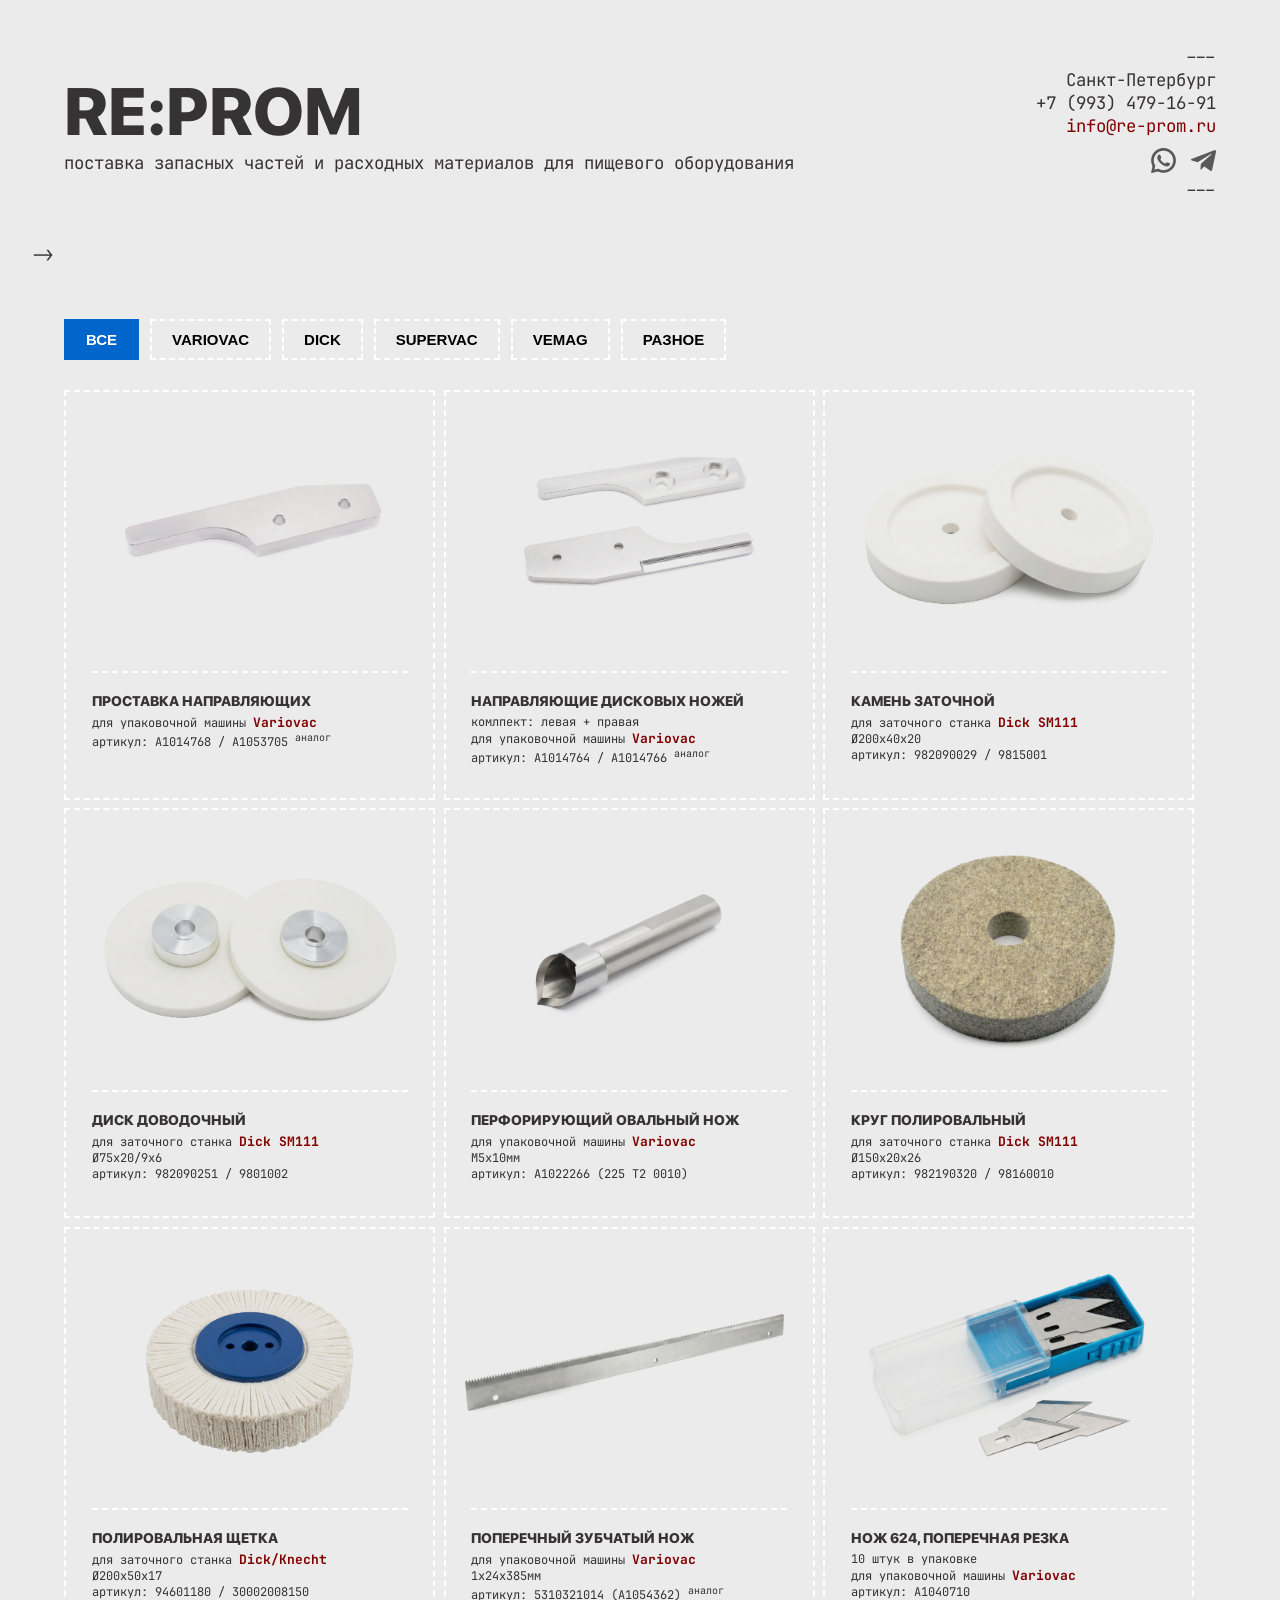
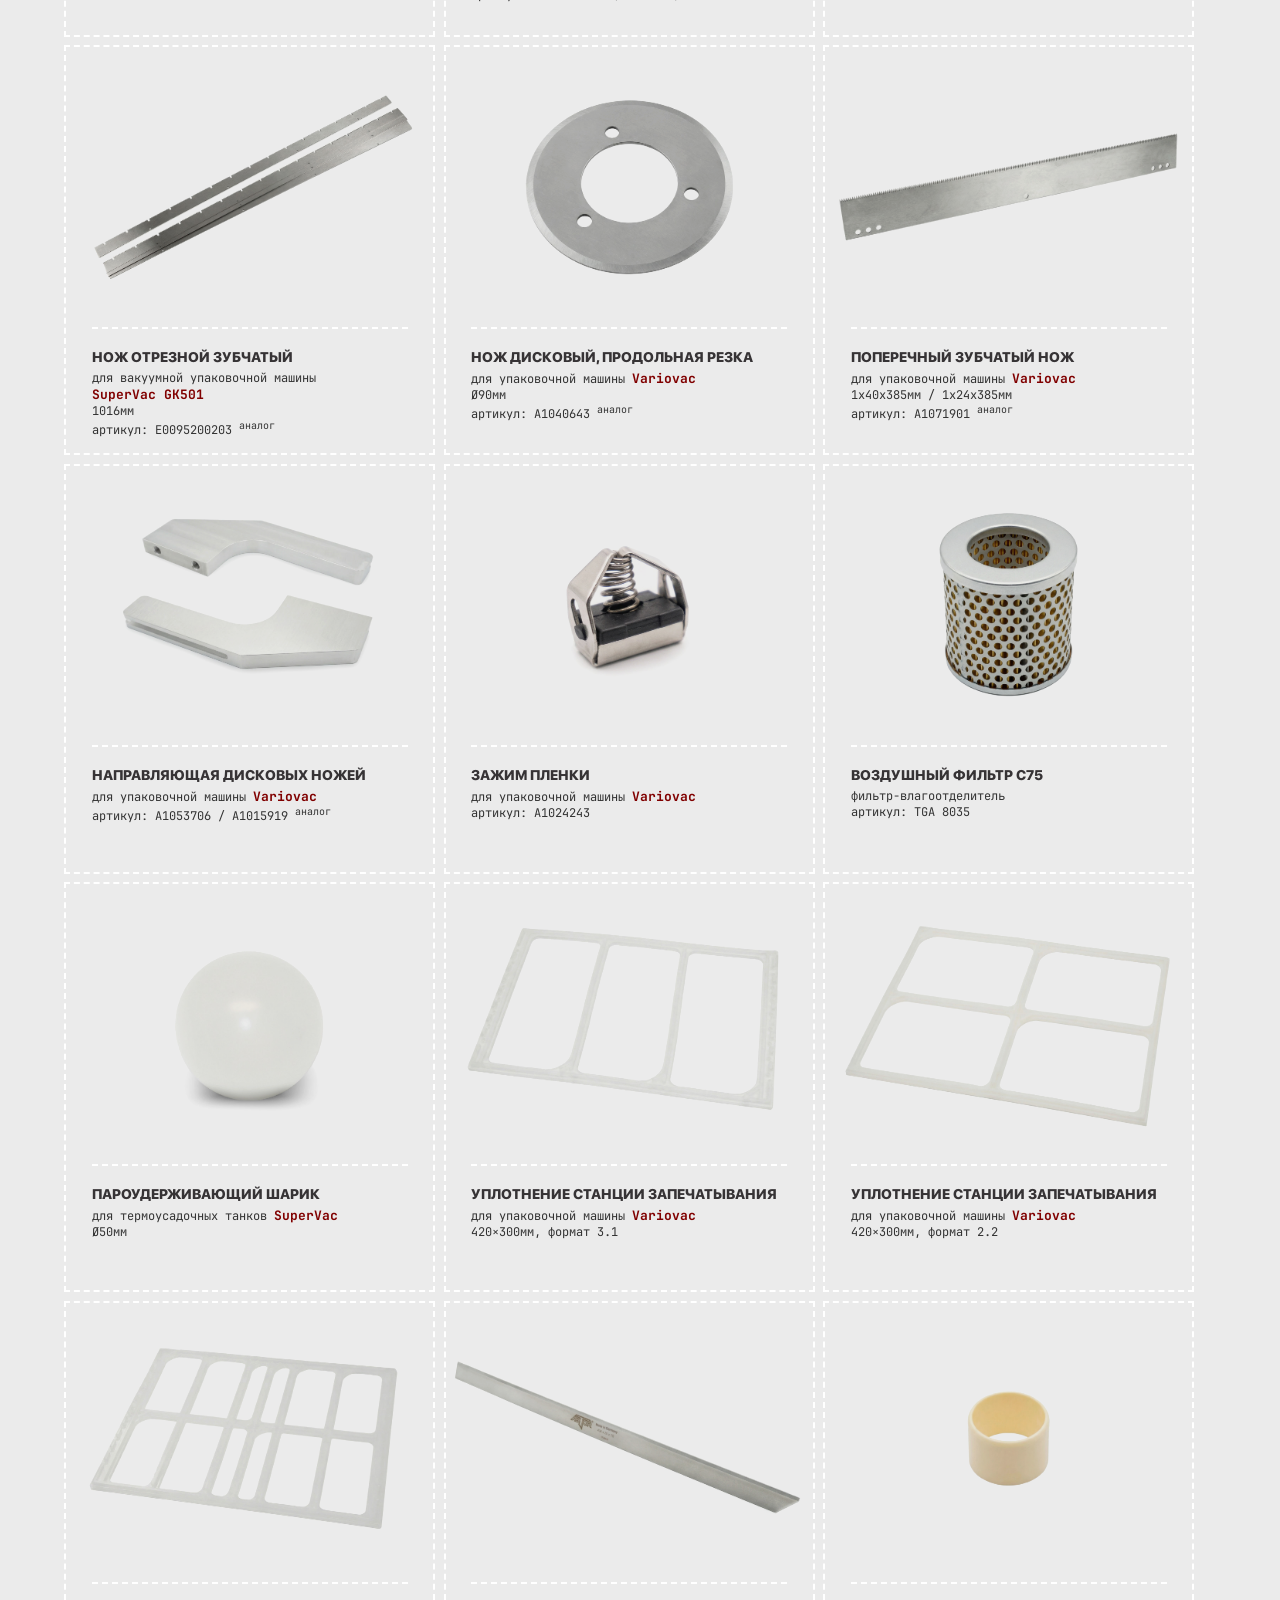
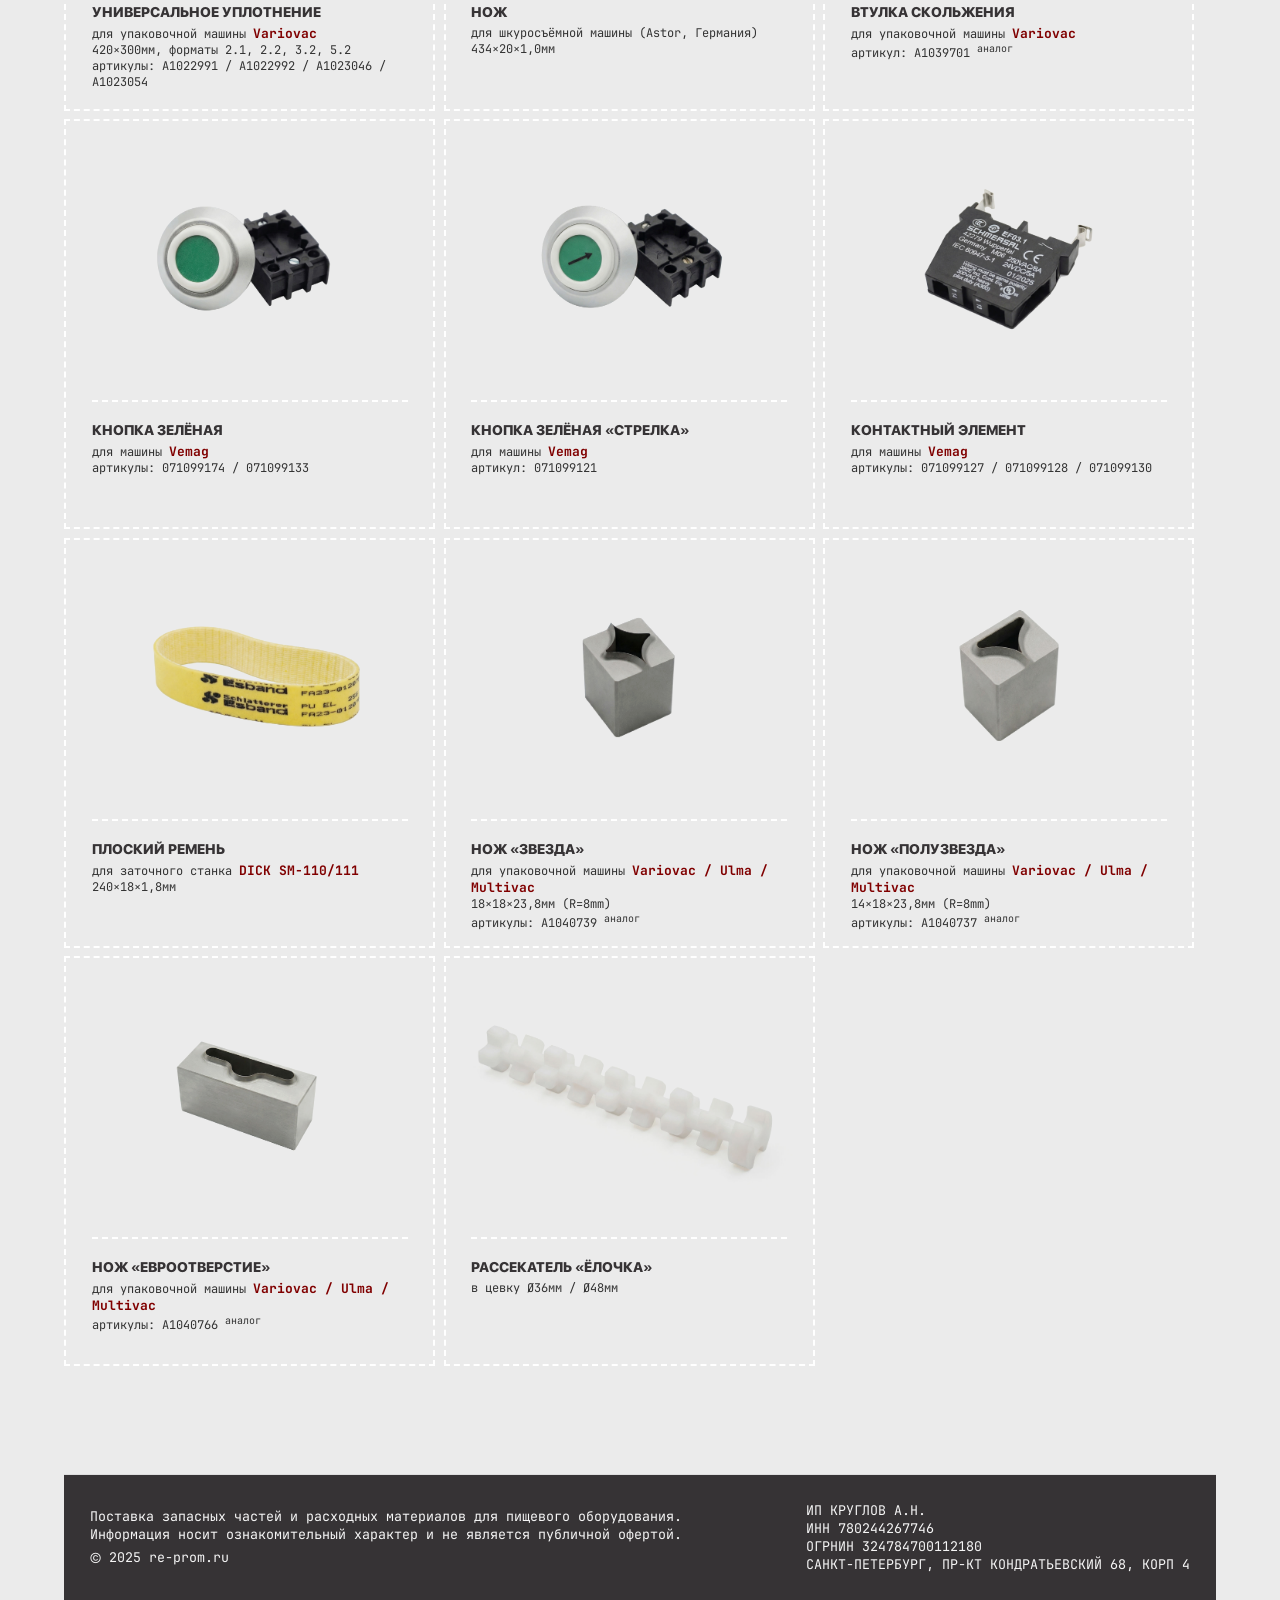
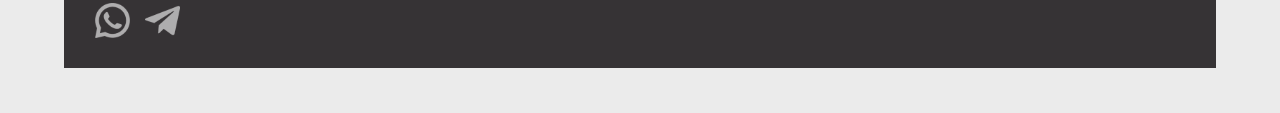
==== commit 77cf8f3f: "some text fix" ====
--- a/index.html
+++ b/index.html
@@ -4,7 +4,8 @@
     <meta charset="UTF-8">
     <meta name="viewport" content="width=device-width, initial-scale=1.0">
     <meta name="format-detection" content="telephone=no">
-    <link rel="icon" href="favicon.png" type="image/png">
+    <link rel="icon" href="https://re-prom.ru/favicon.ico" type="image/x-icon">
+    <link rel="icon" href="https://re-prom.ru/favicon.svg" type="image/svg+xml">
     <link rel="stylesheet" href="fashion.css">
 
     <title>RE-PROM — запчасти для&nbsp;пищевого оборудования</title>
@@ -30,10 +31,20 @@
 
     <!-- <meta name="yandex-verification" content="xxxxxx"> -->
     <!-- <meta name="google-site-verification" content="xxxxxx"> -->
-
-    <style>
-
-    </style>
+    <!-- Yandex.Metrika counter -->
+    <script type="text/javascript">
+        (function(m,e,t,r,i,k,a){
+            m[i]=m[i]||function(){(m[i].a=m[i].a||[]).push(arguments)};
+            m[i].l=1*new Date();
+            for (var j = 0; j < document.scripts.length; j++) {if (document.scripts[j].src === r) { return; }}
+            k=e.createElement(t),a=e.getElementsByTagName(t)[0],k.async=1,k.src=r,a.parentNode.insertBefore(k,a)
+        })(window, document,'script','https://mc.yandex.ru/metrika/tag.js?id=108459418', 'ym');
+
+        ym(108459418, 'init', {ssr:true, webvisor:true, clickmap:true, ecommerce:"dataLayer", referrer: document.referrer, url: location.href, accurateTrackBounce:true, trackLinks:true});
+    </script>
+    <noscript><div><img src="https://mc.yandex.ru/watch/108459418" style="position:absolute; left:-9999px;" alt="" /></div></noscript>
+    <!-- /Yandex.Metrika counter -->
+
 </head>
 <canvas id="noise-canvas"></canvas>
 <body>
@@ -219,7 +230,7 @@
                 <img src="photos/parouderzhivayushchiy-sharik-50mm-supervac.jpg" class="card-img" alt="Пароудерживающий шарик изолирующий шарик для&nbsp;термоусадочных танков 50">
                 <div class="card-text">
                     <h3>Пароудерживающий шарик</h3>
-                    <p>для&nbsp;термоусадочных cтанков <b>SuperVac</b><br>Ø50мм</p>
+                    <p>для&nbsp;термоусадочных танков <b>SuperVac</b><br>Ø50мм</p>
                 </div>    
             </div>
         </div>
@@ -268,7 +279,7 @@
                      alt="Нож для&nbsp;шкуросъемной машины Astor 434х20х1.0">
                 <div class="card-text">
                     <h3>Нож</h3>
-                    <p>для&nbsp;шкуросъёмной машины <b>Astor</b>, Германия<br>434×20×1,0мм</p>
+                    <p>для&nbsp;шкуросъёмной машины (Astor, Германия)<br>434×20×1,0мм</p>
                 </div>
             </div>
         </div>
@@ -467,7 +478,7 @@
       "description": "Проставка для направляющих дисковых ножей Variovac.",
       "sku": "А1014768",
       "mpn": "А1014768",
-      "image": "https://your-site.ru/photos/Prostavka_dlya_napravlyayushchie_diskovikh_nozhei_Variovac_0152-0800-006_200-08-00174.jpg",
+      "image": "https://re-prom.ru/photos/prostavka-napravlyayushchih-variovac-a1014768.jpg",
       "brand": { "@type": "Brand", "name": "Variovac" },
       "additionalProperty": [
         { "@type": "PropertyValue", "name": "Дополнительный каталожный номер", "value": "А1053705" },
@@ -481,7 +492,7 @@
       "description": "Комплект направляющих дисковых ножей (левая + правая) для упаковочной машины Variovac.",
       "sku": "А1014764",
       "mpn": "А1014764",
-      "image": "https://your-site.ru/photos/Napravlyayushchie_diskovikh_nozhei_Variovac_0152-0800-005_0152-0800-007_200-08-00144_200-08-00154_200-38-0075-3_A1014764_A1053706_A1053707.jpg",
+      "image": "https://re-prom.ru/photos/napravlyayushchie-diskovyh-nozhey-variovac-komplekt-a1014764.jpg",
       "brand": { "@type": "Brand", "name": "Variovac" },
       "additionalProperty": [
         { "@type": "PropertyValue", "name": "Дополнительный каталожный номер", "value": "А1014766" },
@@ -497,7 +508,7 @@
       "description": "Камень заточной для заточного станка Dick SM111, размер 200×40×20 мм.",
       "sku": "982090029",
       "mpn": "982090029",
-      "image": "https://your-site.ru/photos/Kamen_zatochnoi_200kh40kh20_Dick_SM111_982090029_9815001.jpg",
+      "image": "https://re-prom.ru/photos/kamen-zatochnoy-dick-sm111-200x40x20-982090029.jpg",
       "brand": { "@type": "Brand", "name": "Dick" },
       "additionalProperty": [
         { "@type": "PropertyValue", "name": "Дополнительный каталожный номер", "value": "9815001" }
@@ -509,7 +520,7 @@
       "description": "Диск доводочный для заточного станка Dick SM111.",
       "sku": "982090251",
       "mpn": "982090251",
-      "image": "https://your-site.ru/photos/Disk_dovodochnii_75kh20_9kh6_Dick_SM111_982090251_980100.jpg",
+      "image": "https://re-prom.ru/photos/disk-dovodochnyy-dick-sm111-75x20-982090251.jpg",
       "brand": { "@type": "Brand", "name": "Dick" },
       "additionalProperty": [
         { "@type": "PropertyValue", "name": "Дополнительный каталожный номер", "value": "9801002" }
@@ -521,7 +532,7 @@
       "description": "Перфорирующий овальный нож для упаковочной машины Variovac.",
       "sku": "A1022266",
       "mpn": "A1022266",
-      "image": "https://your-site.ru/photos/Perforiruyushchii_ovalnii_nozh_Variovac_A1022266_225_T2_0010_M5x10.jpg",
+      "image": "https://re-prom.ru/photos/perforiruyushchiy-ovalnyy-nozh-variovac-a1022266.jpg",
       "brand": { "@type": "Brand", "name": "Variovac" },
       "additionalProperty": [
         { "@type": "PropertyValue", "name": "Дополнительный каталожный номер", "value": "225 T2 0010" }
@@ -533,7 +544,7 @@
       "description": "Круг полировальный для заточного станка Dick SM111.",
       "sku": "982190320",
       "mpn": "982190320",
-      "image": "https://your-site.ru/photos/Krug_polirovalnii_Dick_SM111_150kh20kh26_982190320_98160010.jpg",
+      "image": "https://re-prom.ru/photos/krug-polirovalnyy-dick-sm111-150x20x26-982190320.jpg",
       "brand": { "@type": "Brand", "name": "Dick" },
       "additionalProperty": [
         { "@type": "PropertyValue", "name": "Дополнительный каталожный номер", "value": "98160010" }
@@ -545,7 +556,7 @@
       "description": "Полировальная щетка для заточного станка Dick/Knecht.",
       "sku": "94601180",
       "mpn": "94601180",
-      "image": "https://your-site.ru/photos/Polirovalnaya_shchetka_Dick_Knecht_200kh50kh17_94601180_30002008150.jpg",
+      "image": "https://re-prom.ru/photos/polirovalnaya-shchetka-dick-knecht-200x50x17-94601180.jpg",
       "brand": { "@type": "Brand", "name": "Dick" },
       "additionalProperty": [
         { "@type": "PropertyValue", "name": "Дополнительный каталожный номер", "value": "30002008150" }
@@ -557,7 +568,7 @@
       "description": "Поперечный зубчатый нож для упаковочной машины Variovac.",
       "sku": "5310321014",
       "mpn": "5310321014",
-      "image": "https://your-site.ru/photos/Poperechnii_zubchatii_nozh_Variovac_1x24x385_5310321014_A1054362.jpg",
+      "image": "https://re-prom.ru/photos/nozh-zubchatyy-poperechnyy-variovac-1x24x385-5310321014.jpg",
       "brand": { "@type": "Brand", "name": "Variovac" },
       "additionalProperty": [
         { "@type": "PropertyValue", "name": "Дополнительный каталожный номер", "value": "A1054362" }
@@ -569,7 +580,7 @@
       "description": "Нож для поперечной резки (10 штук в упаковке) для упаковочной машины Variovac.",
       "sku": "A1040710",
       "mpn": "A1040710",
-      "image": "https://your-site.ru/photos/Nozh_624_poperechnaya_rezka_Variovac_A1040710_550A30022_550_A3_0022.jpg",
+      "image": "https://re-prom.ru/photos/nozh-624-poperechnaya-rezka-variovac-a1040710.jpg",
       "brand": { "@type": "Brand", "name": "Variovac" },
       "additionalProperty": [
         { "@type": "PropertyValue", "name": "Дополнительный каталожный номер", "value": "550A30022" },
@@ -582,7 +593,7 @@
       "description": "Нож отрезной зубчатый для вакуумной упаковочной машины SuperVac GK501.",
       "sku": "E0095200203",
       "mpn": "E0095200203",
-      "image": "https://your-site.ru/photos/Nozh_otreznoi_zubchatii_SuperVac_GK501_1016_E0095200203.jpg",
+      "image": "https://re-prom.ru/photos/nozh-otreznoi-zubchatyy-supervac-gk501-e0095200203.jpg",
       "brand": { "@type": "Brand", "name": "SuperVac" },
       "additionalProperty": []
     },
@@ -592,7 +603,7 @@
       "description": "Нож дисковый для продольной резки для упаковочной машины Variovac.",
       "sku": "A1040643",
       "mpn": "A1040643",
-      "image": "https://your-site.ru/photos/Nozh_kruglii_diskovii_Variovac_90_A1040643_550A10025_550_A1_0025.jpg",
+      "image": "https://re-prom.ru/photos/nozh-diskovyy-variovac-90mm-a1040643.jpg",
       "brand": { "@type": "Brand", "name": "Variovac" },
       "additionalProperty": [
         { "@type": "PropertyValue", "name": "Дополнительный каталожный номер", "value": "550A10025" },
@@ -605,7 +616,7 @@
       "description": "Поперечный зубчатый нож для упаковочной машины Variovac.",
       "sku": "A1071901",
       "mpn": "A1071901",
-      "image": "https://your-site.ru/photos/Poperechnii_zubchatii_nozh_Variovac_1x40x385_1x24x385_A1071901.jpg",
+      "image": "https://re-prom.ru/photos/nozh-zubchatyy-poperechnyy-variovac-1x40x385-a1071901.jpg",
       "brand": { "@type": "Brand", "name": "Variovac" },
       "additionalProperty": [
         { "@type": "PropertyValue", "name": "Дополнительный каталожный номер", "value": "1x24x385" }
@@ -617,7 +628,7 @@
       "description": "Направляющая дисковых ножей средняя для упаковочной машины Variovac.",
       "sku": "А1053706",
       "mpn": "А1053706",
-      "image": "https://your-site.ru/photos/Napravlyayushchaya_diskovikh_nozhei_srednyaya_Variovac_A1053706_A1015919_200-38-0075-3_0152-0800-012.jpg",
+      "image": "https://re-prom.ru/photos/napravlyayushchaya-srednyaya-diskovyh-nozhey-variovac-a1053706.jpg",
       "brand": { "@type": "Brand", "name": "Variovac" },
       "additionalProperty": [
         { "@type": "PropertyValue", "name": "Дополнительный каталожный номер", "value": "А1015919" },
@@ -631,7 +642,7 @@
       "description": "Зажим пленки для упаковочной машины Variovac.",
       "sku": "A1024243",
       "mpn": "A1024243",
-      "image": "https://your-site.ru/photos/Zazhim_plenki_Variovac_260T20013_A1024201.jpg",
+      "image": "https://re-prom.ru/photos/zazhim-plenki-variovac-a1024243.jpg",
       "brand": { "@type": "Brand", "name": "Variovac" },
       "additionalProperty": [
         { "@type": "PropertyValue", "name": "Дополнительный каталожный номер", "value": "A1024201" }
@@ -643,7 +654,7 @@
       "description": "Воздушный фильтр-влагоотделитель С75.",
       "sku": "TGA 8035",
       "mpn": "TGA 8035",
-      "image": "https://your-site.ru/photos/Vozdushnii_filtr_S75_filtr-vlagootdelitel_TGA_8035.jpg",
+      "image": "https://re-prom.ru/photos/vozdushnyy-filtr-s75-tga-8035.jpg",
       "brand": { "@type": "Brand", "name": "" },
       "additionalProperty": []
     },
@@ -653,7 +664,7 @@
       "description": "Пароудерживающий / изолирующий шарик для термоусадочных танков SuperVac.",
       "sku": "",
       "mpn": "",
-      "image": "https://your-site.ru/photos/Parouderzhivayushchii_sharik_izoliruyushchii_sharik_dlya_termousadochnikh_tankov_50.jpg",
+      "image": "https://re-prom.ru/photos/parouderzhivayushchiy-sharik-50mm-supervac.jpg",
       "brand": { "@type": "Brand", "name": "SuperVac" },
       "additionalProperty": []
     }
@@ -663,7 +674,7 @@
       "description": "Уплотнение станции запечатывания для упаковочной машины Variovac, размер 420×300 мм, для формата 3.1.",
       "sku": "",
       "mpn": "",
-      "image": "https://your-site.ru/photos/uplotnenie-stancii-zapechatyvaniya-variovac-420x300-format-3-1.jpg",
+      "image": "https://re-prom.ru/photos/uplotnenie-stancii-zapechatyvaniya-variovac-420x300-format-3-1.jpg",
       "brand": { "@type": "Brand", "name": "Variovac" }
     },
     {
@@ -672,7 +683,7 @@
       "description": "Уплотнение станции запечатывания для упаковочной машины Variovac, размер 420×300 мм, для формата 2.2.",
       "sku": "",
       "mpn": "",
-      "image": "https://your-site.ru/photos/uplotnenie-stancii-zapechatyvaniya-variovac-420x300-format-2-2.jpg",
+      "image": "https://re-prom.ru/photos/uplotnenie-stancii-zapechatyvaniya-variovac-420x300-format-2-2.jpg",
       "brand": { "@type": "Brand", "name": "Variovac" }
     },
     {
@@ -681,7 +692,7 @@
       "description": "Универсальное запаечное силиконовое уплотнение станции запечатывания для форматов 2.1, 2.2, 3.2, 5.2.",
       "sku": "A1022991",
       "mpn": "A1022991",
-      "image": "https://your-site.ru/photos/uplotnenie-universalnoe-variovac-420x300.jpg",
+      "image": "https://re-prom.ru/photos/uplotnenie-universalnoe-variovac-420x300.jpg",
       "brand": { "@type": "Brand", "name": "Variovac" },
       "additionalProperty": [
         { "@type": "PropertyValue", "name": "Дополнительный каталожный номер", "value": "A1022992" },
@@ -698,7 +709,7 @@
       "description": "Нож для шкуросъёмной машины Astor, Германия.",
       "sku": "",
       "mpn": "",
-      "image": "https://your-site.ru/photos/nozh-dlya-shkurosyomnoj-mashiny-astor-434x20x1.jpg",
+      "image": "https://re-prom.ru/photos/nozh-dlya-shkurosyomnoj-mashiny-astor-434x20x1.jpg",
       "brand": { "@type": "Brand", "name": "Astor" }
     },
     {
@@ -707,7 +718,7 @@
       "description": "Втулка скольжения (подшипник скольжения) для упаковочной машины Variovac.",
       "sku": "A1039701",
       "mpn": "A1039701",
-      "image": "https://your-site.ru/photos/vtulka-skolzheniya-variovac-a1039701.jpg",
+      "image": "https://re-prom.ru/photos/vtulka-skolzheniya-variovac-a1039701.jpg",
       "brand": { "@type": "Brand", "name": "Variovac" },
       "additionalProperty": [
         { "@type": "PropertyValue", "name": "Дополнительный каталожный номер", "value": "507 A1 3038" }
@@ -719,7 +730,7 @@
       "description": "Кнопка управления зелёная для машины Vemag.",
       "sku": "071099174",
       "mpn": "071099174",
-      "image": "https://your-site.ru/photos/knopka-zelenaya-vemag-071099174.jpg",
+      "image": "https://re-prom.ru/photos/knopka-zelenaya-vemag-071099174.jpg",
       "brand": { "@type": "Brand", "name": "Vemag" },
       "additionalProperty": [
         { "@type": "PropertyValue", "name": "Дополнительный каталожный номер", "value": "071099133" }
@@ -731,7 +742,7 @@
       "description": "Кнопка управления зелёная со стрелкой для машины Vemag.",
       "sku": "071099121",
       "mpn": "071099121",
-      "image": "https://your-site.ru/photos/knopka-zelenaya-strelka-vemag-071099121.jpg",
+      "image": "https://re-prom.ru/photos/knopka-zelenaya-strelka-vemag-071099121.jpg",
       "brand": { "@type": "Brand", "name": "Vemag" }
     },
     {
@@ -740,7 +751,7 @@
       "description": "Контактный элемент для кнопок машины Vemag.",
       "sku": "071099127",
       "mpn": "071099127",
-      "image": "https://your-site.ru/photos/kontaktnyy-element-vemag-071099127.jpg",
+      "image": "https://re-prom.ru/photos/kontaktnyy-element-vemag-071099127.jpg",
       "brand": { "@type": "Brand", "name": "Vemag" },
       "additionalProperty": [
         { "@type": "PropertyValue", "name": "Дополнительный каталожный номер", "value": "071099128" },
@@ -753,7 +764,7 @@
       "description": "Плоский ремень для заточного станка Dick SM-110 / SM-111.",
       "sku": "",
       "mpn": "",
-      "image": "https://your-site.ru/photos/ploskij-remen-240x18x1-8-sm-110-111.jpg",
+      "image": "https://re-prom.ru/photos/ploskij-remen-240x18x1-8-sm-110-111.jpg",
       "brand": { "@type": "Brand", "name": "Dick" }
     },
     {
@@ -762,7 +773,7 @@
       "description": "Нож звезда для упаковочных машин Variovac, Ulma, Multivac.",
       "sku": "A1040739",
       "mpn": "A1040739",
-      "image": "https://your-site.ru/photos/noz-zvezda-18x18x23-8-variovac-a1040739.jpg",
+      "image": "https://re-prom.ru/photos/noz-zvezda-18x18x23-8-variovac-a1040739.jpg",
       "brand": { "@type": "Brand", "name": "Variovac" },
       "additionalProperty": [
         { "@type": "PropertyValue", "name": "Дополнительный каталожный номер", "value": "1270230230402" },
@@ -775,7 +786,7 @@
       "description": "Нож полузвезда для упаковочных машин Variovac, Ulma, Multivac.",
       "sku": "A1040737",
       "mpn": "A1040737",
-      "image": "https://your-site.ru/photos/noz-poluzvezda-14x18x23-8-variovac-a1040737.jpg",
+      "image": "https://re-prom.ru/photos/noz-poluzvezda-14x18x23-8-variovac-a1040737.jpg",
       "brand": { "@type": "Brand", "name": "Variovac" },
       "additionalProperty": [
         { "@type": "PropertyValue", "name": "Дополнительный каталожный номер", "value": "1270230231607" },
@@ -788,7 +799,7 @@
       "description": "Нож для евроотверстия для упаковочных машин Variovac, Ulma, Multivac.",
       "sku": "A1040766",
       "mpn": "A1040766",
-      "image": "https://your-site.ru/photos/noz-evrootverstie-variovac-a1040766.jpg",
+      "image": "https://re-prom.ru/photos/noz-evrootverstie-variovac-a1040766.jpg",
       "brand": { "@type": "Brand", "name": "Variovac" },
       "additionalProperty": [
         { "@type": "PropertyValue", "name": "Дополнительный каталожный номер", "value": "550 A4 0410" }
@@ -800,7 +811,7 @@
       "description": "Рассекатель елочка для цевки диаметром 36 мм и 48 мм.",
       "sku": "",
       "mpn": "",
-      "image": "https://your-site.ru/photos/rassekatel-elochka-d36-d48mm.jpg",
+      "image": "https://re-prom.ru/photos/rassekatel-elochka-d36-d48mm.jpg",
       "brand": { "@type": "Brand", "name": "" }
     }
   ]
